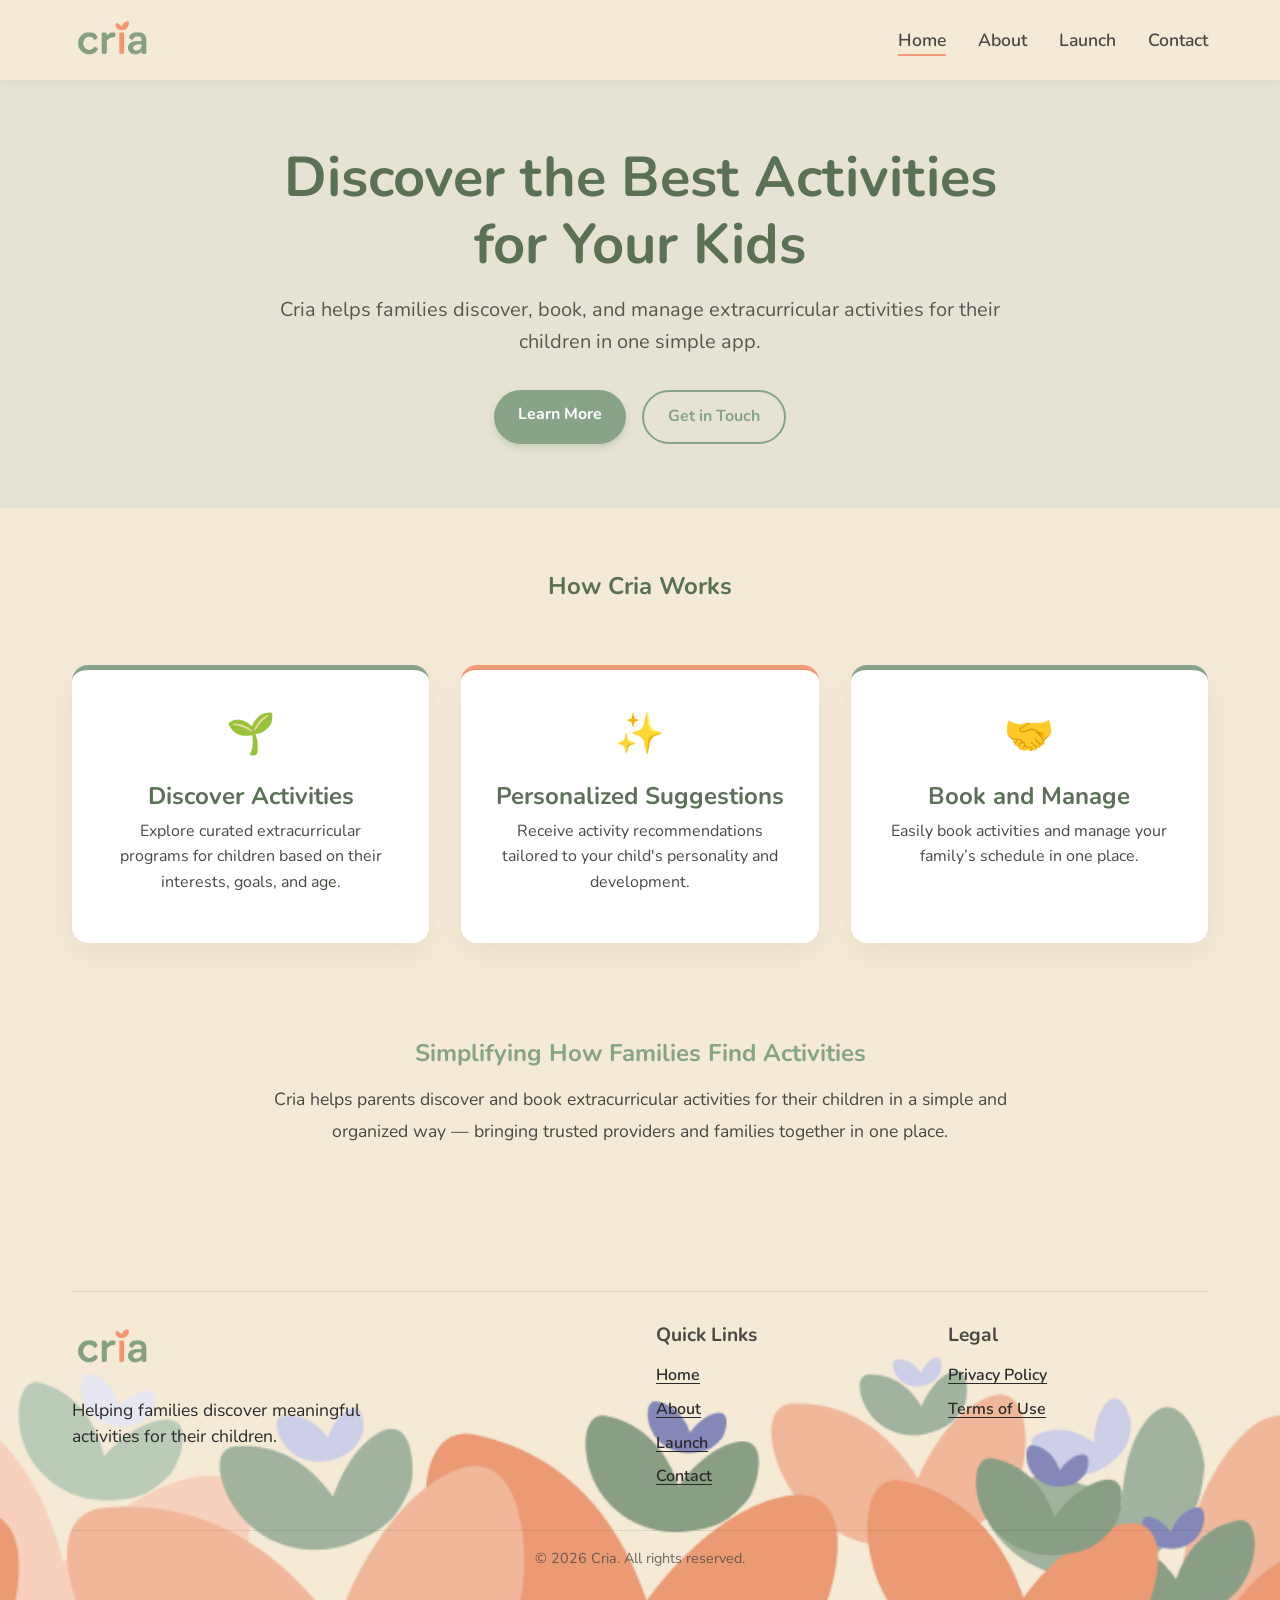
==== index.html @ dbf25fad "Site institucional básico do projeto CRIA para publicação e aprovação do stripe" ====
<!DOCTYPE html>
<html lang="en">

<head>
    <meta charset="UTF-8">
    <meta name="viewport" content="width=device-width, initial-scale=1.0">
    <title>Cria - Welcome to our Platform</title>
    <!-- Modern web font -->
    <link rel="preconnect" href="https://fonts.googleapis.com">
    <link rel="preconnect" href="https://fonts.gstatic.com" crossorigin>
    <link
        href="https://fonts.googleapis.com/css2?family=Nunito:wght@400;600;700;800&family=Outfit:wght@400;600;700;800&display=swap"
        rel="stylesheet">
    <!-- Main styles -->
    <link rel="stylesheet" href="css/styles.css">
</head>

<body>

    <!-- Header / Navigation -->
    <header class="header">
        <div class="container nav-container">
            <a href="index.html" class="logo">
                <img src="assets/logo.png" alt="Cria Logo" style="height: 48px;">
            </a>

            <button class="mobile-menu-btn" aria-label="Toggle Menu">&#9776;</button>

            <nav>
                <ul class="nav-links">
                    <li><a href="index.html" class="nav-link active">Home</a></li>
                    <li><a href="about.html" class="nav-link">About</a></li>
                    <li><a href="launch.html" class="nav-link">Launch</a></li>
                    <li><a href="contact.html" class="nav-link">Contact</a></li>
                </ul>
            </nav>
        </div>
    </header>

    <!-- Main Content -->
    <main>
        <!-- Hero Section -->
        <section class="hero">
            <div class="container hero-content">
                <h1 class="hero-title">Discover the Best Activities for Your Kids<span class="text-primary"></span></h1>
                <p class="hero-subtitle">Cria helps families discover, book, and manage extracurricular activities for
                    their children in one simple app.</p>
                <div class="hero-actions">
                    <a href="about.html" class="btn btn-primary">Learn More</a>
                    <a href="contact.html" class="btn btn-outline">Get in Touch</a>
                </div>
            </div>
        </section>

        <!-- Features Section -->
        <section class="section features-section">
            <div class="container">
                <h2 class="text-center" style="margin-bottom: var(--spacing-xl);">How Cria Works</h2>
                <div class="grid">
                    <div class="card">
                        <div class="card-icon">🌱</div>
                        <h3 class="card-title">Discover Activities</h3>
                        <p>Explore curated extracurricular programs for children based on their interests, goals, and
                            age.
                        </p>
                    </div>
                    <div class="card">
                        <div class="card-icon">✨</div>
                        <h3 class="card-title">Personalized Suggestions</h3>
                        <p>Receive activity recommendations tailored to your child's personality and development.
                        </p>
                    </div>
                    <div class="card">
                        <div class="card-icon">🤝</div>
                        <h3 class="card-title">Book and Manage</h3>
                        <p>Easily book activities and manage your family’s schedule in one place.</p>
                    </div>
                </div>
                
                <div class="text-center" style="margin-top: calc(var(--spacing-xl) * 1.5); max-width: 800px; margin-inline: auto;">
                    <h2 class="text-primary" style="margin-bottom: var(--spacing-md);">Simplifying How Families Find Activities</h2>
                    <p style="font-size: 1.1rem; line-height: 1.8;">Cria helps parents discover and book extracurricular activities for their children in a simple and organized way — bringing trusted providers and families together in one place.</p>
                </div>
            </div>
        </section>
    </main>

    <!-- Footer -->
    <footer class="footer">
        <div class="footer-banner"></div>
        <div class="footer-content">
            <div class="container">
                <div class="footer-grid">
                    <div class="footer-col" style="grid-column: span 2;">
                        <a href="index.html" class="logo"
                            style="margin-bottom: var(--spacing-md); display: inline-block;">
                            <img src="assets/logo.png" alt="Cria Logo" style="height: 48px;">
                        </a>
                        <p class="footer-description">Helping families discover meaningful activities for their children.</p>
                    </div>

                    <div class="footer-col">
                        <h3>Quick Links</h3>
                        <ul class="footer-links">
                            <li><a href="index.html">Home</a></li>
                            <li><a href="about.html">About</a></li>
                            <li><a href="launch.html">Launch</a></li>
                            <li><a href="contact.html">Contact</a></li>
                        </ul>
                    </div>

                    <div class="footer-col">
                        <h3>Legal</h3>
                        <ul class="footer-links">
                            <li><a href="privacy.html">Privacy Policy</a></li>
                            <li><a href="terms.html">Terms of Use</a></li>
                        </ul>
                    </div>
                </div>

                <div class="footer-bottom">
                    <p>&copy; 2026 Cria. All rights reserved.</p>
                </div>
            </div>
        </div>
    </footer>

    <!-- Main Scripts -->
    <script src="js/main.js"></script>
</body>

</html>
---- css/styles.css ----
/* ==========================================================================
   Base Styles & Variables
   ========================================================================== */
:root {
  /* Colors inspired by the logo & reference images */
  --color-primary-green: #87a388;
  --color-primary-orange: #f19a78;
  --color-dark-green: #5a7156;
  --color-text-main: #4a4843; /* Dark brownish-grey for main text */
  --color-light-bg: #e6e2d6; /* Light warm beige */
  --color-warm-bg: #efebe0; /* Warm beige */
  --color-white: #ffffff;
  
  /* Typography */
  --font-family-sans: 'Nunito', 'Outfit', sans-serif;
  
  /* Spacing */
  --spacing-sm: 0.5rem;
  --spacing-md: 1rem;
  --spacing-lg: 2rem;
  --spacing-xl: 4rem;

  /* Other */
  --border-radius-sm: 8px;
  --border-radius-md: 16px;
  --border-radius-lg: 24px;
  --transition-fast: 0.2s ease-in-out;
}

* {
  box-sizing: border-box;
  margin: 0;
  padding: 0;
}

body {
  font-family: var(--font-family-sans);
  background-color: var(--color-warm-bg);
  color: var(--color-text-main);
  line-height: 1.6;
  min-height: 100vh;
  display: flex;
  flex-direction: column;
}

.footer-description {
  color: #2a2a2a;
  font-size: 1.1rem;
  line-height: 1.5;
  max-width: 320px;
  opacity: 1;
  margin-bottom: var(--spacing-md);
}

a {
  text-decoration: none;
  color: inherit;
  transition: color var(--transition-fast);
}

a:hover {
  color: var(--color-primary-orange);
}

img {
  max-width: 100%;
  height: auto;
  display: block;
}

h1, h2, h3, h4, h5, h6 {
  font-weight: 700;
  color: var(--color-dark-green);
  margin-bottom: var(--spacing-md);
  line-height: 1.2;
}

p {
  margin-bottom: var(--spacing-md);
}

.container {
  width: 100%;
  max-width: 1200px;
  margin: 0 auto;
  padding: 0 var(--spacing-lg);
}

/* ==========================================================================
   Typography Utilities
   ========================================================================== */
.text-center { text-align: center; }
.text-primary { color: var(--color-primary-green); }
.text-accent { color: var(--color-primary-orange); }

/* ==========================================================================
   Buttons
   ========================================================================== */
.btn {
  display: inline-block;
  padding: 12px 24px;
  border-radius: 50px;
  font-weight: 700;
  text-align: center;
  cursor: pointer;
  border: none;
  transition: all var(--transition-fast);
  font-size: 1rem;
}

.btn-primary {
  background-color: var(--color-primary-green);
  color: var(--color-white);
  box-shadow: 0 4px 6px rgba(135, 163, 136, 0.3);
}

.btn-primary:hover {
  background-color: var(--color-dark-green);
  color: var(--color-white);
  transform: translateY(-2px);
  box-shadow: 0 6px 12px rgba(90, 113, 86, 0.4);
}

.btn-accent {
  background-color: var(--color-primary-orange);
  color: var(--color-white);
  box-shadow: 0 4px 6px rgba(241, 154, 120, 0.3);
}

.btn-accent:hover {
  background-color: #e58763;
  color: var(--color-white);
  transform: translateY(-2px);
  box-shadow: 0 6px 12px rgba(229, 135, 99, 0.4);
}

.btn-outline {
  background-color: transparent;
  color: var(--color-primary-green);
  border: 2px solid var(--color-primary-green);
}

.btn-outline:hover {
  background-color: var(--color-primary-green);
  color: var(--color-white);
}

/* ==========================================================================
   Header & Navigation
   ========================================================================== */
.header {
  background-color: #f4ead6;
  backdrop-filter: blur(10px);
  position: sticky;
  top: 0;
  z-index: 1000;
  box-shadow: 0 2px 10px rgba(0, 0, 0, 0.05);
  padding: var(--spacing-md) 0;
}

.nav-container {
  display: flex;
  justify-content: space-between;
  align-items: center;
}

.logo {
  display: flex;
  align-items: center;
  gap: 10px;
  font-size: 1.5rem;
  font-weight: 800;
  color: var(--color-primary-green);
}

.logo img {
  height: 40px;
}

.nav-links {
  display: flex;
  gap: var(--spacing-lg);
  list-style: none;
  align-items: center;
}

.nav-link {
  font-weight: 600;
  font-size: 1.1rem;
  position: relative;
}

.nav-link::after {
  content: '';
  position: absolute;
  width: 0;
  height: 2px;
  bottom: -4px;
  left: 0;
  background-color: var(--color-primary-orange);
  transition: width var(--transition-fast);
}

.nav-link:hover::after,
.nav-link.active::after {
  width: 100%;
}

.mobile-menu-btn {
  display: none;
  background: none;
  border: none;
  font-size: 1.5rem;
  cursor: pointer;
  color: var(--color-text-main);
}

/* ==========================================================================
   Hero Section
   ========================================================================== */
.hero {
  padding: var(--spacing-xl) 0;
  background-color: var(--color-light-bg);
  position: relative;
  overflow: hidden;
  text-align: center;
}

.hero::before {
  content: '';
  position: absolute;
  bottom: 0;
  left: 0;
  width: 100%;
  height: 150px;
  background: url('../assets/leaves-bottom.svg') no-repeat bottom center/cover;
  opacity: 0.8;
  z-index: 0;
  pointer-events: none;
}

.hero-content {
  position: relative;
  z-index: 1;
  max-width: 800px;
  margin: 0 auto;
}

.hero-title {
  font-size: 3.5rem;
  margin-bottom: var(--spacing-md);
}

.hero-subtitle {
  font-size: 1.25rem;
  opacity: 0.9;
  margin-bottom: var(--spacing-lg);
}

.hero-actions {
  display: flex;
  gap: var(--spacing-md);
  justify-content: center;
}

/* ==========================================================================
   Features Section
   ========================================================================== */
.section {
  padding: var(--spacing-xl) 0;
}

.features-section {
  background-color: #f4ead6;
}

.grid {
  display: grid;
  grid-template-columns: repeat(auto-fit, minmax(300px, 1fr));
  gap: var(--spacing-lg);
}

.card {
  background-color: var(--color-white);
  border-radius: var(--border-radius-md);
  padding: var(--spacing-lg);
  box-shadow: 0 10px 30px rgba(0, 0, 0, 0.05);
  transition: transform var(--transition-fast), box-shadow var(--transition-fast);
  text-align: center;
  border-top: 5px solid var(--color-primary-green);
}

.card:nth-child(even) {
  border-top-color: var(--color-primary-orange);
}

.card:hover {
  transform: translateY(-10px);
  box-shadow: 0 15px 40px rgba(0, 0, 0, 0.1);
}

.card-icon {
  font-size: 2.5rem;
  color: var(--color-primary-green);
  margin-bottom: var(--spacing-md);
}

.card-title {
  font-size: 1.5rem;
  margin-bottom: var(--spacing-sm);
}

/* ==========================================================================
   Footer
   ========================================================================== */
/* ==========================================================================
   Footer
   ========================================================================== */
.footer {
  background-color: var(--color-warm-bg);
  background-image: url('../assets/banner.png');
  background-size: cover;
  background-position: bottom center;
  background-repeat: no-repeat;
  color: var(--color-text-main);
  margin-top: auto;
  position: relative;
  border-top: none;
}

.footer-banner {
  display: none;
}

.footer-content {
  padding: var(--spacing-xl) 0 var(--spacing-md);
}

.footer-grid {
  display: grid;
  grid-template-columns: repeat(auto-fit, minmax(200px, 1fr));
  gap: var(--spacing-lg);
  margin-bottom: var(--spacing-lg);
  border-top: 1px solid rgba(0, 0, 0, 0.1);
  padding-top: var(--spacing-lg);
}

.footer-col h3 {
  color: var(--color-text-main);
  font-size: 1.2rem;
  margin-bottom: var(--spacing-md);
}

.footer-links {
  list-style: none;
}

.footer-links li {
  margin-bottom: var(--spacing-sm);
}

.footer-links a {
  color: #2a2a2a;
  font-weight: 600;
  text-decoration: underline;
  text-underline-offset: 3px;
  opacity: 1;
  transition: color 0.2s;
}

.footer-links a:hover {
  opacity: 1;
  color: var(--color-primary-orange);
  text-decoration: underline;
}

.footer-bottom {
  text-align: center;
  padding-top: var(--spacing-md);
  border-top: 1px solid rgba(0, 0, 0, 0.1);
  opacity: 0.8;
  font-size: 0.9rem;
}

/* ==========================================================================
   Forms & Content Pages
   ========================================================================== */
.page-header {
  background-color: var(--color-primary-green);
  color: var(--color-white);
  padding: var(--spacing-xl) 0;
  text-align: center;
}

.page-header h1 {
  color: var(--color-white);
  margin-bottom: 0;
}

.content-section {
  padding: var(--spacing-xl) 0;
  max-width: 800px;
  margin: 0 auto;
  display: flex;
  flex-direction: column;
  width: 100%;
  box-sizing: border-box;
}

.content-box {
  background: var(--color-white);
  padding: var(--spacing-lg) var(--spacing-xl);
  border-radius: var(--border-radius-md);
  box-shadow: 0 5px 20px rgba(0,0,0,0.05);
}

.scrollable-content {
  max-height: 65vh;
  overflow-y: auto;
  /* Adjust right padding to accommodate custom scrollbar */
  padding-right: var(--spacing-md);
}

/* Custom Scrollbar for scrollable content */
.scrollable-content::-webkit-scrollbar {
  width: 8px;
}

.scrollable-content::-webkit-scrollbar-track {
  background: var(--color-warm-bg);
  border-radius: 4px;
  margin: var(--spacing-sm) 0;
}

.scrollable-content::-webkit-scrollbar-thumb {
  background: var(--color-primary-green);
  border-radius: 4px;
}

.scrollable-content::-webkit-scrollbar-thumb:hover {
  background: var(--color-dark-green);
}

.form-group {
  margin-bottom: var(--spacing-md);
}

.form-label {
  display: block;
  font-weight: 600;
  margin-bottom: var(--spacing-sm);
}

.form-control {
  width: 100%;
  padding: 12px 16px;
  border: 2px solid #dbd7ce;
  border-radius: var(--border-radius-sm);
  font-family: inherit;
  font-size: 1rem;
  transition: border-color var(--transition-fast);
}

.form-control:focus {
  outline: none;
  border-color: var(--color-primary-green);
}

textarea.form-control {
  resize: vertical;
  min-height: 120px;
}

/* ==========================================================================
   Launch Page & Store Badges
   ========================================================================== */
.launch-hero {
  text-align: center;
  padding: var(--spacing-xl) var(--spacing-md);
  background-color: var(--color-white);
  border-radius: var(--border-radius-lg);
  margin-bottom: var(--spacing-xl);
  box-shadow: 0 10px 30px rgba(0, 0, 0, 0.05);
}

.launch-hero h2 {
  font-size: 3rem;
  color: var(--color-dark-green);
  margin-bottom: var(--spacing-md);
  font-family: 'Outfit', sans-serif;
}

.launch-hero p {
  font-size: 1.25rem;
  color: var(--color-text-main);
  max-width: 600px;
  margin: 0 auto var(--spacing-lg);
}

.stores-container {
  display: flex;
  justify-content: center;
  gap: var(--spacing-lg);
  flex-wrap: wrap;
  margin-top: var(--spacing-xl);
}

.store-badge {
  position: relative;
  width: 200px;
  height: 60px;
  background-color: #000;
  border-radius: 12px;
  display: flex;
  align-items: center;
  justify-content: center;
  color: #fff;
  font-family: sans-serif;
  overflow: hidden;
  box-shadow: 0 4px 15px rgba(0,0,0,0.1);
  transition: transform var(--transition-fast);
}

.store-badge:hover {
  transform: translateY(-5px);
}

.badge-coming-soon {
  position: absolute;
  top: 0;
  left: 0;
  width: 100%;
  height: 100%;
  background: rgba(135, 163, 136, 0.9); /* primary green with alpha */
  color: white;
  display: flex;
  align-items: center;
  justify-content: center;
  font-weight: 700;
  text-transform: uppercase;
  font-size: 0.8rem;
  letter-spacing: 1px;
}

.store-badge.apple { background-color: #000; }
.store-badge.google { background-color: #000; }

.store-badge i {
  font-size: 1.5rem;
  margin-right: 10px;
}

.badge-text {
  text-align: left;
}

.badge-text .small {
  font-size: 0.6rem;
  display: block;
  line-height: 1;
}

.badge-text .large {
  font-size: 1.1rem;
  font-weight: 600;
  display: block;
}

/* ==========================================================================
   Responsive
   ========================================================================== */
@media (max-width: 768px) {
  .nav-links {
    position: absolute;
    top: 100%;
    left: 0;
    width: 100%;
    background-color: var(--color-white);
    flex-direction: column;
    gap: 0;
    box-shadow: 0 10px 10px rgba(0, 0, 0, 0.1);
    clip-path: polygon(0 0, 100% 0, 100% 0, 0 0);
    transition: clip-path 0.3s ease-in-out;
  }
  
  .nav-links.active {
    clip-path: polygon(0 0, 100% 0, 100% 100%, 0 100%);
  }

  .nav-link {
    display: block;
    padding: var(--spacing-md);
    text-align: center;
    border-top: 1px solid var(--color-light-bg);
  }

  .mobile-menu-btn {
    display: block;
  }
  
  .hero-title {
    font-size: 2.5rem;
  }
}
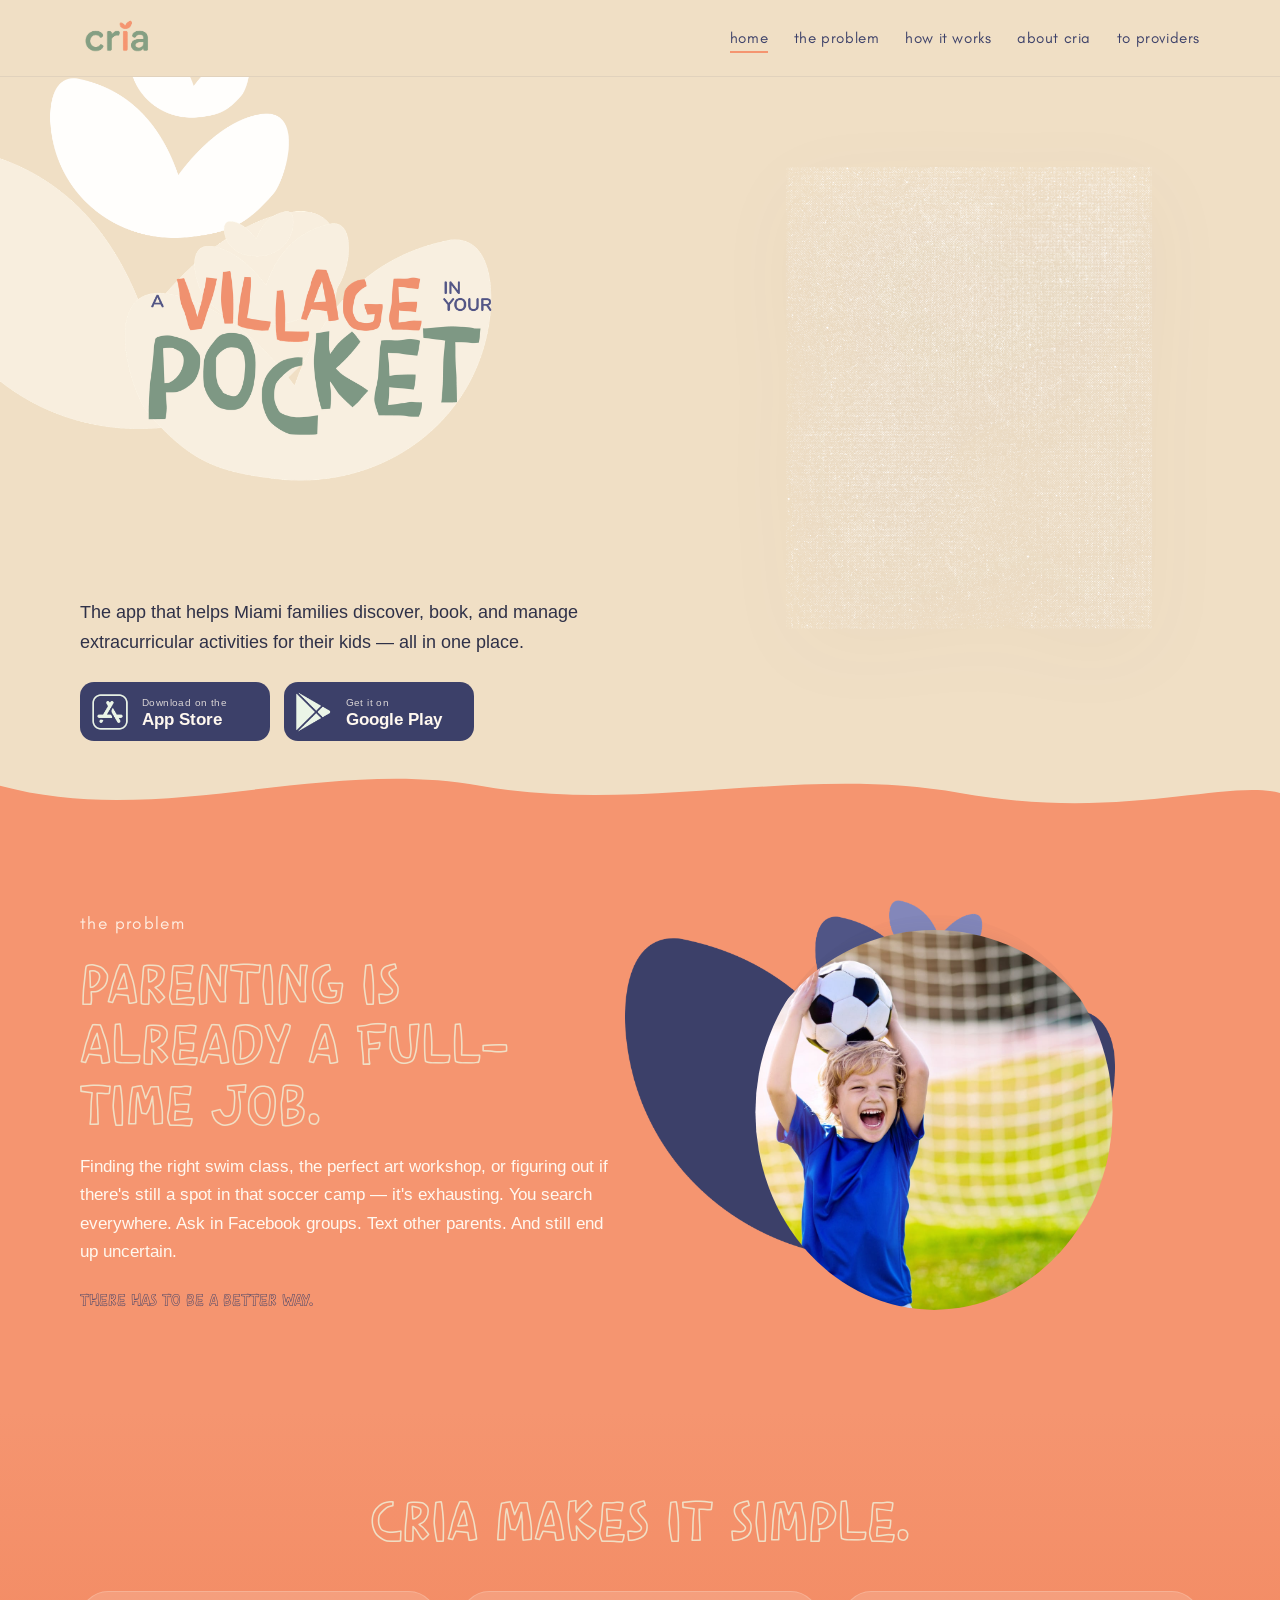
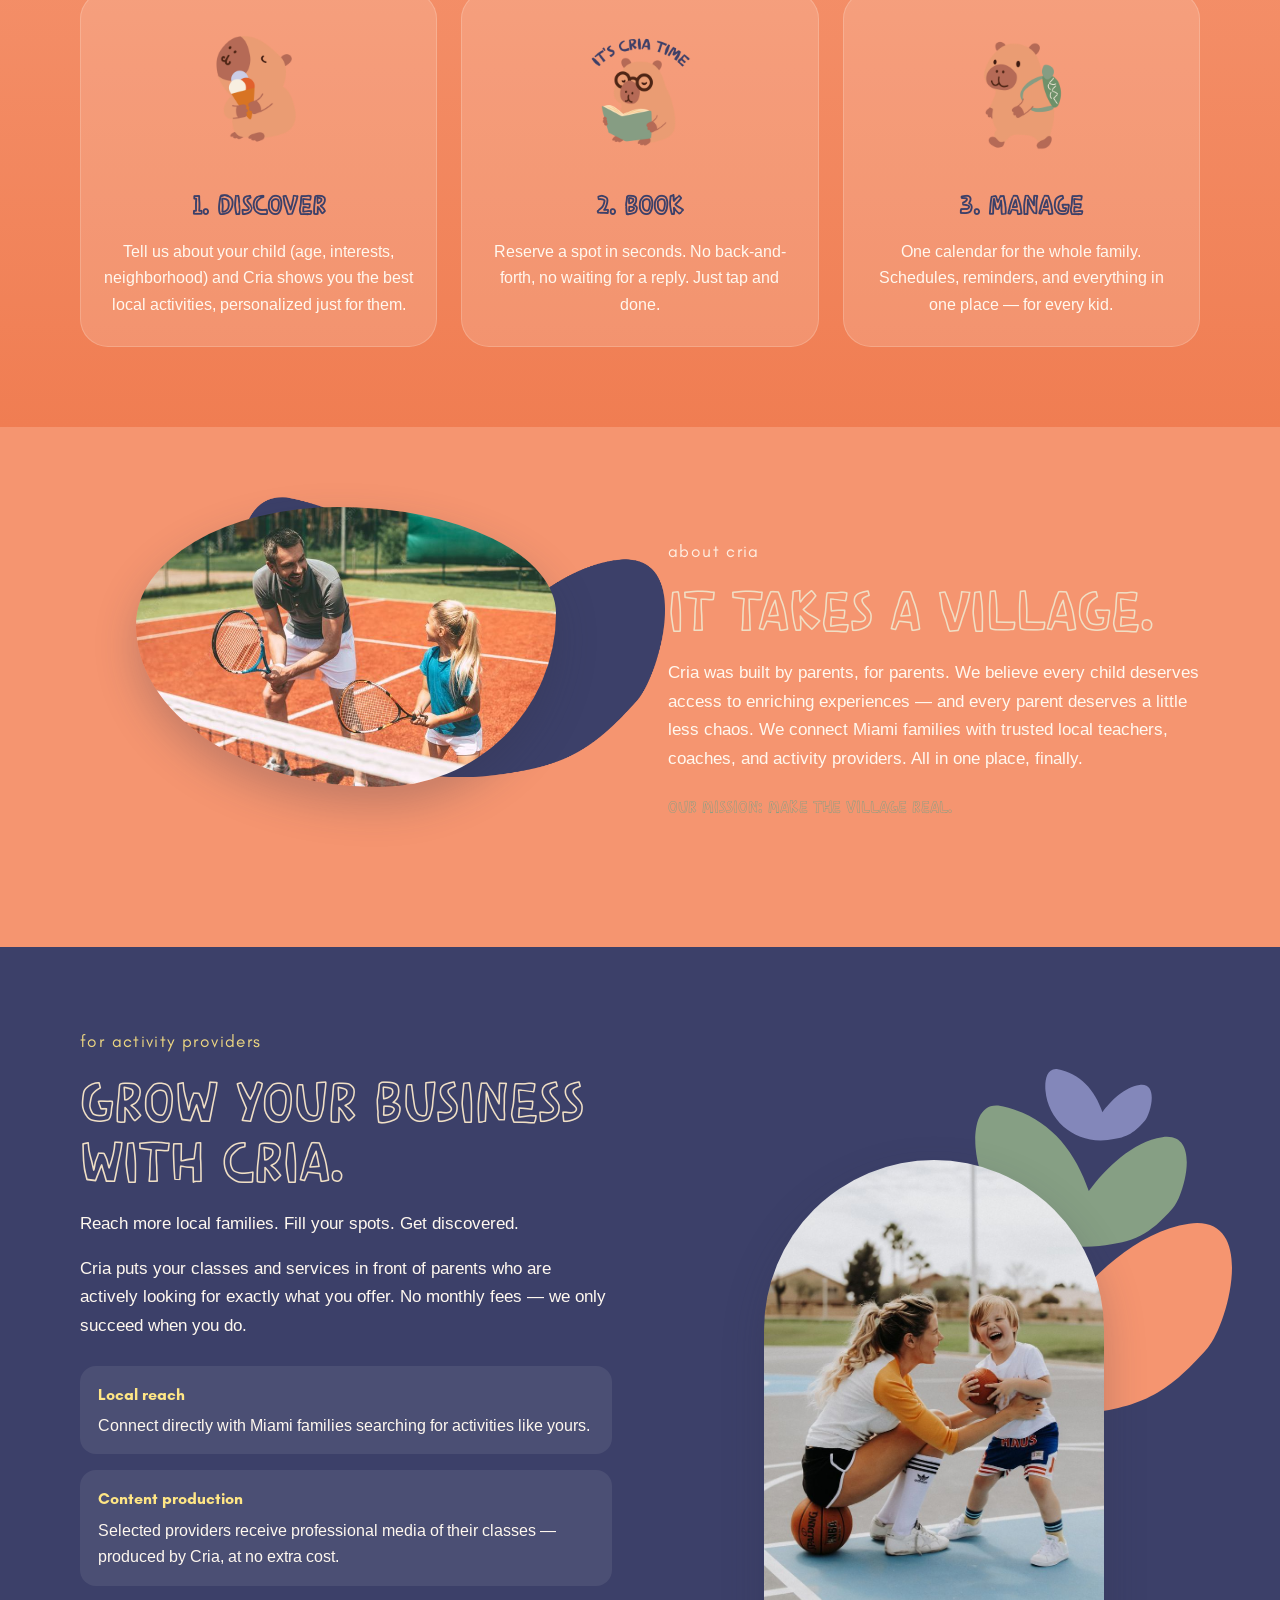
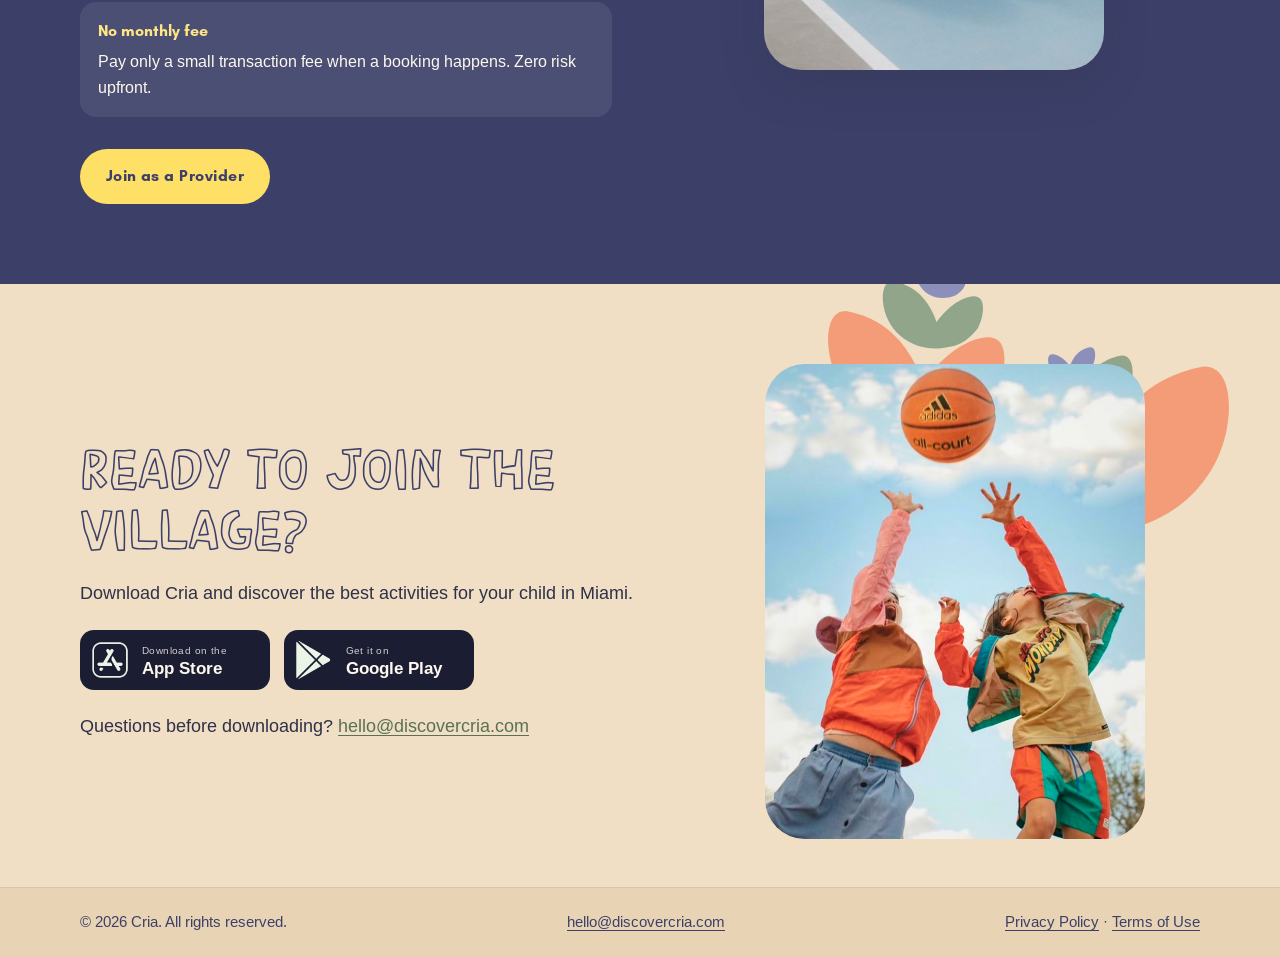
==== commit e830d6b0: "Replica o site do discovercria.com como landing única e atualiza Privacy e Terms. Substitui as págin" ====
--- a/index.html
+++ b/index.html
@@ -4,129 +4,219 @@
 <head>
     <meta charset="UTF-8">
     <meta name="viewport" content="width=device-width, initial-scale=1.0">
-    <title>Cria - Welcome to our Platform</title>
-    <!-- Modern web font -->
+    <title>Discover Cria | App</title>
+    <meta name="description"
+        content="The app that helps Miami families discover, book, and manage extracurricular activities for their kids — all in one place.">
+    <meta property="og:title" content="Discover Cria | App">
+    <meta property="og:type" content="website">
+    <meta property="og:description"
+        content="The app that helps Miami families discover, book, and manage extracurricular activities for their kids — all in one place.">
+    <link rel="icon" href="assets/favicon.png" sizes="192x192">
+    <link rel="apple-touch-icon" href="assets/apple-touch.png" sizes="180x180">
     <link rel="preconnect" href="https://fonts.googleapis.com">
     <link rel="preconnect" href="https://fonts.gstatic.com" crossorigin>
     <link
-        href="https://fonts.googleapis.com/css2?family=Nunito:wght@400;600;700;800&family=Outfit:wght@400;600;700;800&display=swap"
+        href="https://fonts.googleapis.com/css2?family=Arimo:ital,wght@0,400;0,700;1,400;1,700&family=Josefin+Sans:wght@400;600;700&family=Lilita+One&display=swap"
         rel="stylesheet">
-    <!-- Main styles -->
     <link rel="stylesheet" href="css/styles.css">
 </head>
 
 <body>
 
-    <!-- Header / Navigation -->
     <header class="header">
         <div class="container nav-container">
-            <a href="index.html" class="logo">
-                <img src="assets/logo.png" alt="Cria Logo" style="height: 48px;">
+            <a href="#home" class="logo">
+                <img src="assets/logo.png" alt="Cria">
             </a>
 
-            <button class="mobile-menu-btn" aria-label="Toggle Menu">&#9776;</button>
+            <button class="mobile-menu-btn" aria-label="Toggle menu" aria-expanded="false">&#9776;</button>
 
             <nav>
                 <ul class="nav-links">
-                    <li><a href="index.html" class="nav-link active">Home</a></li>
-                    <li><a href="about.html" class="nav-link">About</a></li>
-                    <li><a href="launch.html" class="nav-link">Launch</a></li>
-                    <li><a href="contact.html" class="nav-link">Contact</a></li>
+                    <li><a href="#home" class="nav-link active">home</a></li>
+                    <li><a href="#problem" class="nav-link">the problem</a></li>
+                    <li><a href="#how" class="nav-link">how it works</a></li>
+                    <li><a href="#about" class="nav-link">about cria</a></li>
+                    <li><a href="#providers" class="nav-link">to providers</a></li>
                 </ul>
             </nav>
         </div>
     </header>
 
-    <!-- Main Content -->
     <main>
-        <!-- Hero Section -->
-        <section class="hero">
-            <div class="container hero-content">
-                <h1 class="hero-title">Discover the Best Activities for Your Kids<span class="text-primary"></span></h1>
-                <p class="hero-subtitle">Cria helps families discover, book, and manage extracurricular activities for
-                    their children in one simple app.</p>
-                <div class="hero-actions">
-                    <a href="about.html" class="btn btn-primary">Learn More</a>
-                    <a href="contact.html" class="btn btn-outline">Get in Touch</a>
-                </div>
-            </div>
-        </section>
-
-        <!-- Features Section -->
-        <section class="section features-section">
+        <section class="hero" id="home">
+            <img class="hero-plant hero-plant--left" src="assets/media/plant-left.png" alt="">
+            <div class="container hero-grid">
+                <div class="hero-copy">
+                    <img class="hero-mark" src="assets/media/logo-hero.png" alt="A village in your pocket">
+                    <p class="hero-subtitle">The app that helps Miami families discover, book, and manage extracurricular
+                        activities for their kids — all in one place.</p>
+                    <div class="store-row">
+                        <a class="store-btn" href="https://app.qr-codes.com/yPRrt" target="_blank" rel="noopener">
+                            <img src="assets/media/badge-appstore-alt.png" alt="">
+                            <span>
+                                <small>Download on the</small>
+                                <strong>App Store</strong>
+                            </span>
+                        </a>
+                        <a class="store-btn" href="https://app.qr-codes.com/yPRrt" target="_blank" rel="noopener">
+                            <img src="assets/media/badge-play-alt.png" alt="">
+                            <span>
+                                <small>Get it on</small>
+                                <strong>Google Play</strong>
+                            </span>
+                        </a>
+                    </div>
+                </div>
+                <div class="hero-visual">
+                    <img class="hero-phone" src="assets/media/phone-hero.png" alt="Cria app on a phone">
+                </div>
+            </div>
+            <svg class="section-wave" viewBox="0 0 1440 80" preserveAspectRatio="none" aria-hidden="true">
+                <path fill="#f59570" d="M0,32 C180,80 360,0 540,32 C720,64 900,8 1080,40 C1260,72 1380,24 1440,40 L1440,80 L0,80 Z"></path>
+            </svg>
+        </section>
+
+        <section class="section section--coral" id="problem">
+            <div class="container split">
+                <div class="split-copy">
+                    <p class="eyebrow">the problem</p>
+                    <h2 class="display">Parenting is already a full-time job.</h2>
+                    <p>Finding the right swim class, the perfect art workshop, or figuring out if there's still a spot in
+                        that soccer camp — it's exhausting. You search everywhere. Ask in Facebook groups. Text other
+                        parents. And still end up uncertain.</p>
+                    <p class="script-line">There has to be a better way.</p>
+                </div>
+                <div class="split-media">
+                    <img class="blob blob--problem" src="assets/media/problem-illustration.png" alt="">
+                    <img class="photo photo--heart" src="assets/media/problem-photo.jpg"
+                        alt="A child celebrating with a soccer ball">
+                </div>
+            </div>
+        </section>
+
+        <section class="section section--coral-deep" id="how">
             <div class="container">
-                <h2 class="text-center" style="margin-bottom: var(--spacing-xl);">How Cria Works</h2>
-                <div class="grid">
-                    <div class="card">
-                        <div class="card-icon">🌱</div>
-                        <h3 class="card-title">Discover Activities</h3>
-                        <p>Explore curated extracurricular programs for children based on their interests, goals, and
-                            age.
-                        </p>
+                <h2 class="display text-center">Cria makes it simple.</h2>
+                <div class="steps">
+                    <article class="step">
+                        <img src="assets/media/icon-discover.png" alt="">
+                        <h3>1. discover</h3>
+                        <p>Tell us about your child (age, interests, neighborhood) and Cria shows you the best local
+                            activities, personalized just for them.</p>
+                    </article>
+                    <article class="step">
+                        <img src="assets/media/icon-book.png" alt="">
+                        <h3>2. book</h3>
+                        <p>Reserve a spot in seconds. No back-and-forth, no waiting for a reply. Just tap and done.</p>
+                    </article>
+                    <article class="step">
+                        <img src="assets/media/icon-manage.png" alt="">
+                        <h3>3. manage</h3>
+                        <p>One calendar for the whole family. Schedules, reminders, and everything in one place — for
+                            every kid.</p>
+                    </article>
+                </div>
+            </div>
+        </section>
+
+        <section class="section section--coral" id="about">
+            <div class="container split split--reverse">
+                <div class="split-media">
+                    <img class="blob blob--about" src="assets/media/about-illustration.png" alt="">
+                    <img class="photo photo--round" src="assets/media/about-photo.png"
+                        alt="A parent and child on a tennis court">
+                </div>
+                <div class="split-copy">
+                    <p class="eyebrow">about cria</p>
+                    <h2 class="display">It takes a village.</h2>
+                    <p>Cria was built by parents, for parents. We believe every child deserves access to enriching
+                        experiences — and every parent deserves a little less chaos. We connect Miami families with
+                        trusted local teachers, coaches, and activity providers. All in one place, finally.</p>
+                    <p class="mission">Our mission: make the village real.</p>
+                </div>
+            </div>
+        </section>
+
+        <section class="section section--navy" id="providers">
+            <div class="container split">
+                <div class="split-copy">
+                    <p class="eyebrow eyebrow--light">for activity providers</p>
+                    <h2 class="display display--cream">Grow your business with Cria.</h2>
+                    <p>Reach more local families. Fill your spots. Get discovered.</p>
+                    <p>Cria puts your classes and services in front of parents who are actively looking for exactly what
+                        you offer. No monthly fees — we only succeed when you do.</p>
+
+                    <ul class="provider-perks">
+                        <li>
+                            <strong>Local reach</strong>
+                            <span>Connect directly with Miami families searching for activities like yours.</span>
+                        </li>
+                        <li>
+                            <strong>Content production</strong>
+                            <span>Selected providers receive professional media of their classes — produced by Cria, at
+                                no extra cost.</span>
+                        </li>
+                        <li>
+                            <strong>No monthly fee</strong>
+                            <span>Pay only a small transaction fee when a booking happens. Zero risk upfront.</span>
+                        </li>
+                    </ul>
+
+                    <a class="btn btn-accent" href="mailto:hello@discovercria.com">Join as a Provider</a>
+                </div>
+                <div class="split-media">
+                    <img class="blob blob--providers" src="assets/media/providers-deco.svg" alt="">
+                    <img class="photo photo--portrait" src="assets/media/providers-photo.png"
+                        alt="A parent and child playing basketball">
+                </div>
+            </div>
+        </section>
+
+        <section class="section section--cta" id="download">
+            <img class="cta-deco" src="assets/media/cta-deco.svg" alt="">
+            <div class="container cta-grid">
+                <div class="cta-copy">
+                    <h2 class="display">Ready to join the village?</h2>
+                    <p>Download Cria and discover the best activities for your child in Miami.</p>
+                    <div class="store-row">
+                        <a class="store-btn store-btn--dark" href="https://app.qr-codes.com/yPRrt" target="_blank"
+                            rel="noopener">
+                            <img src="assets/media/badge-appstore-alt.png" alt="">
+                            <span>
+                                <small>Download on the</small>
+                                <strong>App Store</strong>
+                            </span>
+                        </a>
+                        <a class="store-btn store-btn--dark" href="https://app.qr-codes.com/yPRrt" target="_blank"
+                            rel="noopener">
+                            <img src="assets/media/badge-play-alt.png" alt="">
+                            <span>
+                                <small>Get it on</small>
+                                <strong>Google Play</strong>
+                            </span>
+                        </a>
                     </div>
-                    <div class="card">
-                        <div class="card-icon">✨</div>
-                        <h3 class="card-title">Personalized Suggestions</h3>
-                        <p>Receive activity recommendations tailored to your child's personality and development.
-                        </p>
-                    </div>
-                    <div class="card">
-                        <div class="card-icon">🤝</div>
-                        <h3 class="card-title">Book and Manage</h3>
-                        <p>Easily book activities and manage your family’s schedule in one place.</p>
-                    </div>
-                </div>
-                
-                <div class="text-center" style="margin-top: calc(var(--spacing-xl) * 1.5); max-width: 800px; margin-inline: auto;">
-                    <h2 class="text-primary" style="margin-bottom: var(--spacing-md);">Simplifying How Families Find Activities</h2>
-                    <p style="font-size: 1.1rem; line-height: 1.8;">Cria helps parents discover and book extracurricular activities for their children in a simple and organized way — bringing trusted providers and families together in one place.</p>
-                </div>
+                    <p class="cta-help">Questions before downloading? <a href="mailto:hello@discovercria.com">hello@discovercria.com</a></p>
+                </div>
+                <img class="cta-photo" src="assets/media/cta-photo-alt.png" alt="Kids jumping for a basketball">
             </div>
         </section>
     </main>
 
-    <!-- Footer -->
     <footer class="footer">
-        <div class="footer-banner"></div>
-        <div class="footer-content">
-            <div class="container">
-                <div class="footer-grid">
-                    <div class="footer-col" style="grid-column: span 2;">
-                        <a href="index.html" class="logo"
-                            style="margin-bottom: var(--spacing-md); display: inline-block;">
-                            <img src="assets/logo.png" alt="Cria Logo" style="height: 48px;">
-                        </a>
-                        <p class="footer-description">Helping families discover meaningful activities for their children.</p>
-                    </div>
-
-                    <div class="footer-col">
-                        <h3>Quick Links</h3>
-                        <ul class="footer-links">
-                            <li><a href="index.html">Home</a></li>
-                            <li><a href="about.html">About</a></li>
-                            <li><a href="launch.html">Launch</a></li>
-                            <li><a href="contact.html">Contact</a></li>
-                        </ul>
-                    </div>
-
-                    <div class="footer-col">
-                        <h3>Legal</h3>
-                        <ul class="footer-links">
-                            <li><a href="privacy.html">Privacy Policy</a></li>
-                            <li><a href="terms.html">Terms of Use</a></li>
-                        </ul>
-                    </div>
-                </div>
-
-                <div class="footer-bottom">
-                    <p>&copy; 2026 Cria. All rights reserved.</p>
-                </div>
-            </div>
+        <div class="container footer-bar">
+            <p>&copy; 2026 Cria. All rights reserved.</p>
+            <p><a href="mailto:hello@discovercria.com">hello@discovercria.com</a></p>
+            <p>
+                <a href="privacy.html">Privacy Policy</a>
+                <span aria-hidden="true"> · </span>
+                <a href="terms.html">Terms of Use</a>
+            </p>
         </div>
     </footer>
 
-    <!-- Main Scripts -->
     <script src="js/main.js"></script>
 </body>
 
-</html>+</html>
--- a/css/styles.css
+++ b/css/styles.css
@@ -1,30 +1,57 @@
-/* ==========================================================================
-   Base Styles & Variables
-   ========================================================================== */
+@font-face {
+  font-family: "Superbusy Activity";
+  src: url("../assets/fonts/superbusy.woff2") format("woff2");
+  font-weight: 400;
+  font-style: italic;
+  font-display: swap;
+}
+
+@font-face {
+  font-family: "Superbusy Activity";
+  src: url("../assets/fonts/superbusy-2.woff2") format("woff2");
+  font-weight: 400;
+  font-style: italic;
+  font-display: swap;
+}
+
+@font-face {
+  font-family: "Glacial Indifference";
+  src: url("../assets/fonts/glacial-regular.woff") format("woff");
+  font-weight: 400;
+  font-style: normal;
+  font-display: swap;
+}
+
+@font-face {
+  font-family: "Glacial Indifference";
+  src: url("../assets/fonts/glacial-bold.woff") format("woff");
+  font-weight: 700;
+  font-style: normal;
+  font-display: swap;
+}
+
 :root {
-  /* Colors inspired by the logo & reference images */
-  --color-primary-green: #87a388;
-  --color-primary-orange: #f19a78;
-  --color-dark-green: #5a7156;
-  --color-text-main: #4a4843; /* Dark brownish-grey for main text */
-  --color-light-bg: #e6e2d6; /* Light warm beige */
-  --color-warm-bg: #efebe0; /* Warm beige */
-  --color-white: #ffffff;
-  
-  /* Typography */
-  --font-family-sans: 'Nunito', 'Outfit', sans-serif;
-  
-  /* Spacing */
+  --cream: #f0dfc5;
+  --cream-deep: #e8d4b4;
+  --coral: #f59570;
+  --coral-deep: #ef7f54;
+  --sage: #869f84;
+  --sage-dark: #5a7156;
+  --navy: #3c4069;
+  --lilac: #8387ba;
+  --ink: #2f3148;
+  --white: #fff8ef;
+  --radius: 28px;
+  --header-h: 76px;
+  --font-display: "Superbusy Activity", "Lilita One", "Georgia", serif;
+  --font-nav: "Glacial Indifference", "Josefin Sans", sans-serif;
+  --font-body: "Arimo", "Helvetica Neue", Arial, sans-serif;
+  --color-primary-green: var(--sage);
+  --color-dark-green: var(--sage-dark);
   --spacing-sm: 0.5rem;
   --spacing-md: 1rem;
   --spacing-lg: 2rem;
   --spacing-xl: 4rem;
-
-  /* Other */
-  --border-radius-sm: 8px;
-  --border-radius-md: 16px;
-  --border-radius-lg: 24px;
-  --transition-fast: 0.2s ease-in-out;
 }
 
 * {
@@ -33,33 +60,17 @@
   padding: 0;
 }
 
+html {
+  scroll-behavior: smooth;
+  scroll-padding-top: calc(var(--header-h) + 8px);
+}
+
 body {
-  font-family: var(--font-family-sans);
-  background-color: var(--color-warm-bg);
-  color: var(--color-text-main);
-  line-height: 1.6;
+  font-family: var(--font-body);
+  background: var(--cream);
+  color: var(--ink);
+  line-height: 1.65;
   min-height: 100vh;
-  display: flex;
-  flex-direction: column;
-}
-
-.footer-description {
-  color: #2a2a2a;
-  font-size: 1.1rem;
-  line-height: 1.5;
-  max-width: 320px;
-  opacity: 1;
-  margin-bottom: var(--spacing-md);
-}
-
-a {
-  text-decoration: none;
-  color: inherit;
-  transition: color var(--transition-fast);
-}
-
-a:hover {
-  color: var(--color-primary-orange);
 }
 
 img {
@@ -68,137 +79,66 @@
   display: block;
 }
 
-h1, h2, h3, h4, h5, h6 {
-  font-weight: 700;
-  color: var(--color-dark-green);
-  margin-bottom: var(--spacing-md);
-  line-height: 1.2;
-}
-
-p {
-  margin-bottom: var(--spacing-md);
+a {
+  color: inherit;
+  text-decoration: none;
 }
 
 .container {
-  width: 100%;
-  max-width: 1200px;
+  width: min(1120px, calc(100% - 2.5rem));
   margin: 0 auto;
-  padding: 0 var(--spacing-lg);
-}
-
-/* ==========================================================================
-   Typography Utilities
-   ========================================================================== */
-.text-center { text-align: center; }
-.text-primary { color: var(--color-primary-green); }
-.text-accent { color: var(--color-primary-orange); }
-
-/* ==========================================================================
-   Buttons
-   ========================================================================== */
-.btn {
-  display: inline-block;
-  padding: 12px 24px;
-  border-radius: 50px;
-  font-weight: 700;
+}
+
+.text-center {
   text-align: center;
-  cursor: pointer;
-  border: none;
-  transition: all var(--transition-fast);
-  font-size: 1rem;
-}
-
-.btn-primary {
-  background-color: var(--color-primary-green);
-  color: var(--color-white);
-  box-shadow: 0 4px 6px rgba(135, 163, 136, 0.3);
-}
-
-.btn-primary:hover {
-  background-color: var(--color-dark-green);
-  color: var(--color-white);
-  transform: translateY(-2px);
-  box-shadow: 0 6px 12px rgba(90, 113, 86, 0.4);
-}
-
-.btn-accent {
-  background-color: var(--color-primary-orange);
-  color: var(--color-white);
-  box-shadow: 0 4px 6px rgba(241, 154, 120, 0.3);
-}
-
-.btn-accent:hover {
-  background-color: #e58763;
-  color: var(--color-white);
-  transform: translateY(-2px);
-  box-shadow: 0 6px 12px rgba(229, 135, 99, 0.4);
-}
-
-.btn-outline {
-  background-color: transparent;
-  color: var(--color-primary-green);
-  border: 2px solid var(--color-primary-green);
-}
-
-.btn-outline:hover {
-  background-color: var(--color-primary-green);
-  color: var(--color-white);
-}
-
-/* ==========================================================================
-   Header & Navigation
-   ========================================================================== */
+}
+
+/* Header */
 .header {
-  background-color: #f4ead6;
-  backdrop-filter: blur(10px);
   position: sticky;
   top: 0;
-  z-index: 1000;
-  box-shadow: 0 2px 10px rgba(0, 0, 0, 0.05);
-  padding: var(--spacing-md) 0;
+  z-index: 40;
+  background: rgba(240, 223, 197, 0.92);
+  backdrop-filter: blur(12px);
+  border-bottom: 1px solid rgba(60, 64, 105, 0.08);
 }
 
 .nav-container {
   display: flex;
+  align-items: center;
   justify-content: space-between;
-  align-items: center;
-}
-
-.logo {
-  display: flex;
-  align-items: center;
-  gap: 10px;
-  font-size: 1.5rem;
-  font-weight: 800;
-  color: var(--color-primary-green);
+  min-height: var(--header-h);
 }
 
 .logo img {
-  height: 40px;
+  height: 44px;
+  width: auto;
 }
 
 .nav-links {
   display: flex;
-  gap: var(--spacing-lg);
+  gap: 1.6rem;
   list-style: none;
   align-items: center;
 }
 
 .nav-link {
-  font-weight: 600;
-  font-size: 1.1rem;
+  font-family: var(--font-nav);
+  font-size: 0.95rem;
+  letter-spacing: 0.04em;
+  color: var(--navy);
   position: relative;
 }
 
 .nav-link::after {
-  content: '';
+  content: "";
   position: absolute;
+  left: 0;
+  bottom: -6px;
   width: 0;
   height: 2px;
-  bottom: -4px;
-  left: 0;
-  background-color: var(--color-primary-orange);
-  transition: width var(--transition-fast);
+  background: var(--coral);
+  transition: width 0.2s ease;
 }
 
 .nav-link:hover::after,
@@ -210,395 +150,581 @@
   display: none;
   background: none;
   border: none;
-  font-size: 1.5rem;
+  font-size: 1.6rem;
+  color: var(--navy);
   cursor: pointer;
-  color: var(--color-text-main);
-}
-
-/* ==========================================================================
-   Hero Section
-   ========================================================================== */
+}
+
+/* Hero */
 .hero {
-  padding: var(--spacing-xl) 0;
-  background-color: var(--color-light-bg);
   position: relative;
   overflow: hidden;
-  text-align: center;
-}
-
-.hero::before {
-  content: '';
+  padding: 2.5rem 0 0;
+  background: var(--cream);
+  scroll-margin-top: var(--header-h);
+}
+
+.hero-plant {
   position: absolute;
-  bottom: 0;
-  left: 0;
-  width: 100%;
-  height: 150px;
-  background: url('../assets/leaves-bottom.svg') no-repeat bottom center/cover;
-  opacity: 0.8;
+  pointer-events: none;
   z-index: 0;
-  pointer-events: none;
-}
-
-.hero-content {
+}
+
+.hero-plant--left {
+  width: min(420px, 46vw);
+  left: -80px;
+  top: -40px;
+  opacity: 0.95;
+}
+
+.hero-grid {
   position: relative;
   z-index: 1;
-  max-width: 800px;
-  margin: 0 auto;
-}
-
-.hero-title {
-  font-size: 3.5rem;
-  margin-bottom: var(--spacing-md);
+  display: grid;
+  grid-template-columns: 1.05fr 0.95fr;
+  gap: 2rem;
+  align-items: center;
+  padding-bottom: 1rem;
+}
+
+.hero-mark {
+  width: min(460px, 100%);
+  margin-bottom: 1.25rem;
 }
 
 .hero-subtitle {
-  font-size: 1.25rem;
+  font-size: 1.15rem;
+  max-width: 34rem;
+  margin-bottom: 1.5rem;
+}
+
+.hero-phone {
+  width: min(420px, 100%);
+  margin-inline: auto;
+  filter: drop-shadow(0 24px 40px rgba(60, 64, 105, 0.22));
+}
+
+.section-wave {
+  display: block;
+  width: 100%;
+  height: 72px;
+}
+
+/* Store buttons */
+.store-row {
+  display: flex;
+  flex-wrap: wrap;
+  gap: 0.85rem;
+}
+
+.store-btn {
+  display: inline-flex;
+  align-items: center;
+  gap: 0.7rem;
+  background: var(--navy);
+  color: var(--white);
+  border-radius: 14px;
+  padding: 0.55rem 1rem 0.55rem 0.55rem;
+  min-width: 190px;
+  transition: transform 0.2s ease, background 0.2s ease;
+}
+
+.store-btn img {
+  width: 42px;
+  height: 42px;
+  object-fit: contain;
+}
+
+.store-btn small {
+  display: block;
+  font-size: 0.65rem;
+  letter-spacing: 0.04em;
+  opacity: 0.8;
+}
+
+.store-btn strong {
+  display: block;
+  font-size: 1.05rem;
+  line-height: 1.1;
+}
+
+.store-btn:hover {
+  transform: translateY(-2px);
+  background: #2a2e52;
+}
+
+.store-btn--dark {
+  background: #1b1d33;
+}
+
+/* Sections */
+.section {
+  padding: 5rem 0;
+  position: relative;
+  overflow: hidden;
+  scroll-margin-top: var(--header-h);
+}
+
+.section--coral {
+  background: var(--coral);
+  color: var(--white);
+}
+
+.section--coral-deep {
+  background: linear-gradient(180deg, var(--coral) 0%, #f07d52 100%);
+  color: var(--white);
+}
+
+.section--navy {
+  background: var(--navy);
+  color: var(--white);
+}
+
+.section--cta {
+  background: var(--cream);
+  padding-bottom: 3rem;
+}
+
+.eyebrow {
+  font-family: var(--font-nav);
+  text-transform: lowercase;
+  letter-spacing: 0.08em;
+  font-size: 0.95rem;
+  margin-bottom: 0.7rem;
   opacity: 0.9;
-  margin-bottom: var(--spacing-lg);
-}
-
-.hero-actions {
-  display: flex;
-  gap: var(--spacing-md);
-  justify-content: center;
-}
-
-/* ==========================================================================
-   Features Section
-   ========================================================================== */
-.section {
-  padding: var(--spacing-xl) 0;
-}
-
-.features-section {
-  background-color: #f4ead6;
-}
-
-.grid {
+}
+
+.eyebrow--light {
+  color: #ffe685;
+}
+
+.display {
+  font-family: var(--font-display);
+  font-style: italic;
+  font-weight: 400;
+  font-size: clamp(2.2rem, 5vw, 3.6rem);
+  line-height: 1.05;
+  color: var(--navy);
+  margin-bottom: 1.1rem;
+}
+
+.section--coral .display,
+.section--coral-deep .display {
+  color: var(--cream);
+}
+
+.display--cream {
+  color: var(--cream);
+}
+
+.script-line,
+.mission {
+  font-family: var(--font-display);
+  font-style: italic;
+  font-size: clamp(1.4rem, 3vw, 2rem);
+  color: var(--navy);
+  margin-top: 1.2rem;
+}
+
+.mission {
+  color: var(--sage);
+}
+
+.split {
   display: grid;
-  grid-template-columns: repeat(auto-fit, minmax(300px, 1fr));
-  gap: var(--spacing-lg);
-}
-
-.card {
-  background-color: var(--color-white);
-  border-radius: var(--border-radius-md);
-  padding: var(--spacing-lg);
-  box-shadow: 0 10px 30px rgba(0, 0, 0, 0.05);
-  transition: transform var(--transition-fast), box-shadow var(--transition-fast);
+  grid-template-columns: 1fr 1fr;
+  gap: 3.5rem;
+  align-items: center;
+}
+
+.split--reverse .split-media {
+  order: -1;
+}
+
+.split-copy p {
+  margin-bottom: 1rem;
+  font-size: 1.08rem;
+}
+
+.split-media {
+  position: relative;
+  min-height: 360px;
+}
+
+.blob {
+  position: absolute;
+  pointer-events: none;
+}
+
+.blob--problem {
+  width: 92%;
+  left: -8%;
+  top: -8%;
+}
+
+.blob--about {
+  width: 80%;
+  right: -10%;
+  top: -12%;
+}
+
+.blob--providers {
+  width: 70%;
+  right: -6%;
+  top: -18%;
+}
+
+.photo {
+  position: relative;
+  z-index: 1;
+  width: min(100%, 420px);
+  margin-inline: auto;
+  object-fit: cover;
+  box-shadow: 0 18px 40px rgba(47, 49, 72, 0.25);
+}
+
+.photo--heart {
+  width: min(100%, 380px);
+  aspect-ratio: 1;
+  object-fit: cover;
+  clip-path: ellipse(47% 52% at 50% 48%);
+  border-radius: 50%;
+}
+
+.photo--round {
+  border-radius: 48% 52% 42% 58% / 42% 38% 62% 58%;
+}
+
+.photo--portrait {
+  width: min(100%, 340px);
+  border-radius: 180px 180px 40px 40px;
+  max-height: 520px;
+  object-fit: cover;
+}
+
+/* How it works */
+.steps {
+  display: grid;
+  grid-template-columns: repeat(3, 1fr);
+  gap: 1.5rem;
+  margin-top: 2.5rem;
+}
+
+.step {
+  background: rgba(255, 248, 239, 0.16);
+  border: 1px solid rgba(255, 248, 239, 0.2);
+  border-radius: var(--radius);
+  padding: 1.6rem 1.3rem 1.8rem;
   text-align: center;
-  border-top: 5px solid var(--color-primary-green);
-}
-
-.card:nth-child(even) {
-  border-top-color: var(--color-primary-orange);
-}
-
-.card:hover {
-  transform: translateY(-10px);
-  box-shadow: 0 15px 40px rgba(0, 0, 0, 0.1);
-}
-
-.card-icon {
-  font-size: 2.5rem;
-  color: var(--color-primary-green);
-  margin-bottom: var(--spacing-md);
-}
-
-.card-title {
-  font-size: 1.5rem;
-  margin-bottom: var(--spacing-sm);
-}
-
-/* ==========================================================================
-   Footer
-   ========================================================================== */
-/* ==========================================================================
-   Footer
-   ========================================================================== */
-.footer {
-  background-color: var(--color-warm-bg);
-  background-image: url('../assets/banner.png');
-  background-size: cover;
-  background-position: bottom center;
-  background-repeat: no-repeat;
-  color: var(--color-text-main);
-  margin-top: auto;
+}
+
+.step img {
+  width: 150px;
+  height: 150px;
+  object-fit: contain;
+  margin: 0 auto 1rem;
+}
+
+.step h3 {
+  font-family: var(--font-display);
+  font-style: italic;
+  font-size: 1.7rem;
+  color: var(--navy);
+  margin-bottom: 0.6rem;
+}
+
+.step p {
+  color: var(--white);
+}
+
+/* Providers */
+.provider-perks {
+  list-style: none;
+  display: grid;
+  gap: 1rem;
+  margin: 1.6rem 0 2rem;
+}
+
+.provider-perks li {
+  background: rgba(255, 248, 239, 0.08);
+  border-radius: 16px;
+  padding: 1rem 1.1rem;
+}
+
+.provider-perks strong {
+  display: block;
+  color: #ffe685;
+  font-family: var(--font-nav);
+  margin-bottom: 0.25rem;
+}
+
+.btn {
+  display: inline-block;
+  padding: 0.9rem 1.6rem;
+  border-radius: 999px;
+  font-weight: 700;
+  font-family: var(--font-nav);
+  letter-spacing: 0.03em;
+  border: none;
+  cursor: pointer;
+  transition: transform 0.2s ease, background 0.2s ease;
+}
+
+.btn:hover {
+  transform: translateY(-2px);
+}
+
+.btn-primary {
+  background: var(--sage);
+  color: white;
+}
+
+.btn-primary:hover {
+  background: var(--sage-dark);
+}
+
+.btn-accent {
+  background: #ffe066;
+  color: var(--navy);
+}
+
+.btn-accent:hover {
+  background: #ffd633;
+}
+
+.btn-outline {
+  background: transparent;
+  color: var(--sage-dark);
+  border: 2px solid var(--sage);
+}
+
+/* CTA */
+.cta-grid {
+  display: grid;
+  grid-template-columns: 1.1fr 0.9fr;
+  gap: 2rem;
+  align-items: center;
   position: relative;
-  border-top: none;
-}
-
-.footer-banner {
-  display: none;
-}
-
-.footer-content {
-  padding: var(--spacing-xl) 0 var(--spacing-md);
-}
-
-.footer-grid {
-  display: grid;
-  grid-template-columns: repeat(auto-fit, minmax(200px, 1fr));
-  gap: var(--spacing-lg);
-  margin-bottom: var(--spacing-lg);
-  border-top: 1px solid rgba(0, 0, 0, 0.1);
-  padding-top: var(--spacing-lg);
-}
-
-.footer-col h3 {
-  color: var(--color-text-main);
-  font-size: 1.2rem;
-  margin-bottom: var(--spacing-md);
-}
-
-.footer-links {
-  list-style: none;
-}
-
-.footer-links li {
-  margin-bottom: var(--spacing-sm);
-}
-
-.footer-links a {
-  color: #2a2a2a;
-  font-weight: 600;
+  z-index: 1;
+}
+
+.cta-deco {
+  position: absolute;
+  width: min(420px, 50vw);
+  right: 4%;
+  top: -20px;
+  pointer-events: none;
+  opacity: 0.9;
+}
+
+.cta-copy .display {
+  color: var(--navy);
+}
+
+.cta-copy p {
+  font-size: 1.15rem;
+  margin-bottom: 1.4rem;
+  max-width: 36rem;
+}
+
+.cta-photo {
+  width: min(380px, 100%);
+  margin-inline: auto;
+  border-radius: 40px;
+  object-fit: cover;
+  position: relative;
+  z-index: 1;
+}
+
+.cta-help {
+  margin-top: 1.3rem;
+  font-size: 0.98rem;
+}
+
+.cta-help a {
+  color: var(--sage-dark);
   text-decoration: underline;
   text-underline-offset: 3px;
-  opacity: 1;
-  transition: color 0.2s;
-}
-
-.footer-links a:hover {
-  opacity: 1;
-  color: var(--color-primary-orange);
+}
+
+/* Footer */
+.footer {
+  background: var(--cream-deep);
+  border-top: 1px solid rgba(60, 64, 105, 0.1);
+}
+
+.footer-bar {
+  display: flex;
+  flex-wrap: wrap;
+  gap: 0.75rem 1.5rem;
+  justify-content: space-between;
+  align-items: center;
+  padding: 1.4rem 0;
+  font-size: 0.92rem;
+  color: var(--navy);
+}
+
+.footer a {
   text-decoration: underline;
-}
-
-.footer-bottom {
+  text-underline-offset: 3px;
+}
+
+.footer a:hover {
+  color: var(--coral-deep);
+}
+
+/* Inner pages */
+.page-header {
+  background: var(--coral);
+  color: var(--white);
+  padding: 3.5rem 0 2.8rem;
   text-align: center;
-  padding-top: var(--spacing-md);
-  border-top: 1px solid rgba(0, 0, 0, 0.1);
-  opacity: 0.8;
-  font-size: 0.9rem;
-}
-
-/* ==========================================================================
-   Forms & Content Pages
-   ========================================================================== */
-.page-header {
-  background-color: var(--color-primary-green);
-  color: var(--color-white);
-  padding: var(--spacing-xl) 0;
-  text-align: center;
 }
 
 .page-header h1 {
-  color: var(--color-white);
-  margin-bottom: 0;
+  font-family: var(--font-display);
+  font-style: italic;
+  font-size: clamp(2.2rem, 5vw, 3.4rem);
+  color: var(--cream);
 }
 
 .content-section {
-  padding: var(--spacing-xl) 0;
-  max-width: 800px;
+  padding: 3.5rem 0 5rem;
+  width: min(800px, calc(100% - 2.5rem));
   margin: 0 auto;
-  display: flex;
-  flex-direction: column;
-  width: 100%;
-  box-sizing: border-box;
 }
 
 .content-box {
-  background: var(--color-white);
-  padding: var(--spacing-lg) var(--spacing-xl);
-  border-radius: var(--border-radius-md);
-  box-shadow: 0 5px 20px rgba(0,0,0,0.05);
+  background: var(--white);
+  padding: 2rem 2.2rem;
+  border-radius: var(--radius);
+  box-shadow: 0 12px 30px rgba(47, 49, 72, 0.08);
+}
+
+.content-box h2,
+.content-box h3 {
+  color: var(--sage-dark);
+  margin: 1.4rem 0 0.6rem;
+}
+
+.content-box ul,
+.content-box ol {
+  margin: 0.6rem 0 1rem 1.2rem;
+}
+
+.content-box li {
+  margin-bottom: 0.45rem;
 }
 
 .scrollable-content {
   max-height: 65vh;
   overflow-y: auto;
-  /* Adjust right padding to accommodate custom scrollbar */
-  padding-right: var(--spacing-md);
-}
-
-/* Custom Scrollbar for scrollable content */
-.scrollable-content::-webkit-scrollbar {
-  width: 8px;
-}
-
-.scrollable-content::-webkit-scrollbar-track {
-  background: var(--color-warm-bg);
-  border-radius: 4px;
-  margin: var(--spacing-sm) 0;
-}
-
-.scrollable-content::-webkit-scrollbar-thumb {
-  background: var(--color-primary-green);
-  border-radius: 4px;
-}
-
-.scrollable-content::-webkit-scrollbar-thumb:hover {
-  background: var(--color-dark-green);
+  padding-right: 1rem;
 }
 
 .form-group {
-  margin-bottom: var(--spacing-md);
+  margin-bottom: 1rem;
 }
 
 .form-label {
   display: block;
-  font-weight: 600;
-  margin-bottom: var(--spacing-sm);
+  font-weight: 700;
+  margin-bottom: 0.4rem;
 }
 
 .form-control {
   width: 100%;
   padding: 12px 16px;
   border: 2px solid #dbd7ce;
-  border-radius: var(--border-radius-sm);
+  border-radius: 10px;
   font-family: inherit;
   font-size: 1rem;
-  transition: border-color var(--transition-fast);
+  background: white;
 }
 
 .form-control:focus {
   outline: none;
-  border-color: var(--color-primary-green);
+  border-color: var(--sage);
 }
 
 textarea.form-control {
+  min-height: 120px;
   resize: vertical;
-  min-height: 120px;
-}
-
-/* ==========================================================================
-   Launch Page & Store Badges
-   ========================================================================== */
+}
+
 .launch-hero {
   text-align: center;
-  padding: var(--spacing-xl) var(--spacing-md);
-  background-color: var(--color-white);
-  border-radius: var(--border-radius-lg);
-  margin-bottom: var(--spacing-xl);
-  box-shadow: 0 10px 30px rgba(0, 0, 0, 0.05);
+  padding: 2rem 1rem 2.5rem;
 }
 
 .launch-hero h2 {
-  font-size: 3rem;
-  color: var(--color-dark-green);
-  margin-bottom: var(--spacing-md);
-  font-family: 'Outfit', sans-serif;
-}
-
-.launch-hero p {
-  font-size: 1.25rem;
-  color: var(--color-text-main);
-  max-width: 600px;
-  margin: 0 auto var(--spacing-lg);
-}
-
-.stores-container {
-  display: flex;
-  justify-content: center;
-  gap: var(--spacing-lg);
-  flex-wrap: wrap;
-  margin-top: var(--spacing-xl);
-}
-
-.store-badge {
-  position: relative;
-  width: 200px;
-  height: 60px;
-  background-color: #000;
-  border-radius: 12px;
-  display: flex;
-  align-items: center;
-  justify-content: center;
-  color: #fff;
-  font-family: sans-serif;
-  overflow: hidden;
-  box-shadow: 0 4px 15px rgba(0,0,0,0.1);
-  transition: transform var(--transition-fast);
-}
-
-.store-badge:hover {
-  transform: translateY(-5px);
-}
-
-.badge-coming-soon {
-  position: absolute;
-  top: 0;
-  left: 0;
-  width: 100%;
-  height: 100%;
-  background: rgba(135, 163, 136, 0.9); /* primary green with alpha */
-  color: white;
-  display: flex;
-  align-items: center;
-  justify-content: center;
-  font-weight: 700;
-  text-transform: uppercase;
-  font-size: 0.8rem;
-  letter-spacing: 1px;
-}
-
-.store-badge.apple { background-color: #000; }
-.store-badge.google { background-color: #000; }
-
-.store-badge i {
-  font-size: 1.5rem;
-  margin-right: 10px;
-}
-
-.badge-text {
-  text-align: left;
-}
-
-.badge-text .small {
-  font-size: 0.6rem;
-  display: block;
-  line-height: 1;
-}
-
-.badge-text .large {
-  font-size: 1.1rem;
-  font-weight: 600;
-  display: block;
-}
-
-/* ==========================================================================
-   Responsive
-   ========================================================================== */
+  font-family: var(--font-display);
+  font-style: italic;
+  font-size: clamp(2rem, 5vw, 3rem);
+  color: var(--navy);
+  margin-bottom: 1rem;
+}
+
+/* Responsive */
+@media (max-width: 900px) {
+  .hero-grid,
+  .split,
+  .cta-grid,
+  .steps {
+    grid-template-columns: 1fr;
+  }
+
+  .split--reverse .split-media {
+    order: 0;
+  }
+
+  .hero-plant--left {
+    width: 260px;
+    left: -90px;
+    top: -20px;
+  }
+
+  .hero-visual {
+    order: -1;
+  }
+
+  .hero-phone {
+    width: min(280px, 70vw);
+  }
+}
+
 @media (max-width: 768px) {
   .nav-links {
     position: absolute;
     top: 100%;
     left: 0;
     width: 100%;
-    background-color: var(--color-white);
+    background: var(--cream);
     flex-direction: column;
     gap: 0;
-    box-shadow: 0 10px 10px rgba(0, 0, 0, 0.1);
-    clip-path: polygon(0 0, 100% 0, 100% 0, 0 0);
-    transition: clip-path 0.3s ease-in-out;
-  }
-  
+    box-shadow: 0 12px 20px rgba(47, 49, 72, 0.08);
+    clip-path: inset(0 0 100% 0);
+    transition: clip-path 0.25s ease;
+  }
+
   .nav-links.active {
-    clip-path: polygon(0 0, 100% 0, 100% 100%, 0 100%);
+    clip-path: inset(0 0 0 0);
   }
 
   .nav-link {
     display: block;
-    padding: var(--spacing-md);
+    padding: 0.9rem 1.2rem;
     text-align: center;
-    border-top: 1px solid var(--color-light-bg);
+    border-top: 1px solid rgba(60, 64, 105, 0.08);
   }
 
   .mobile-menu-btn {
     display: block;
   }
-  
-  .hero-title {
-    font-size: 2.5rem;
-  }
-}
+
+  .footer-bar {
+    flex-direction: column;
+    text-align: center;
+  }
+
+}
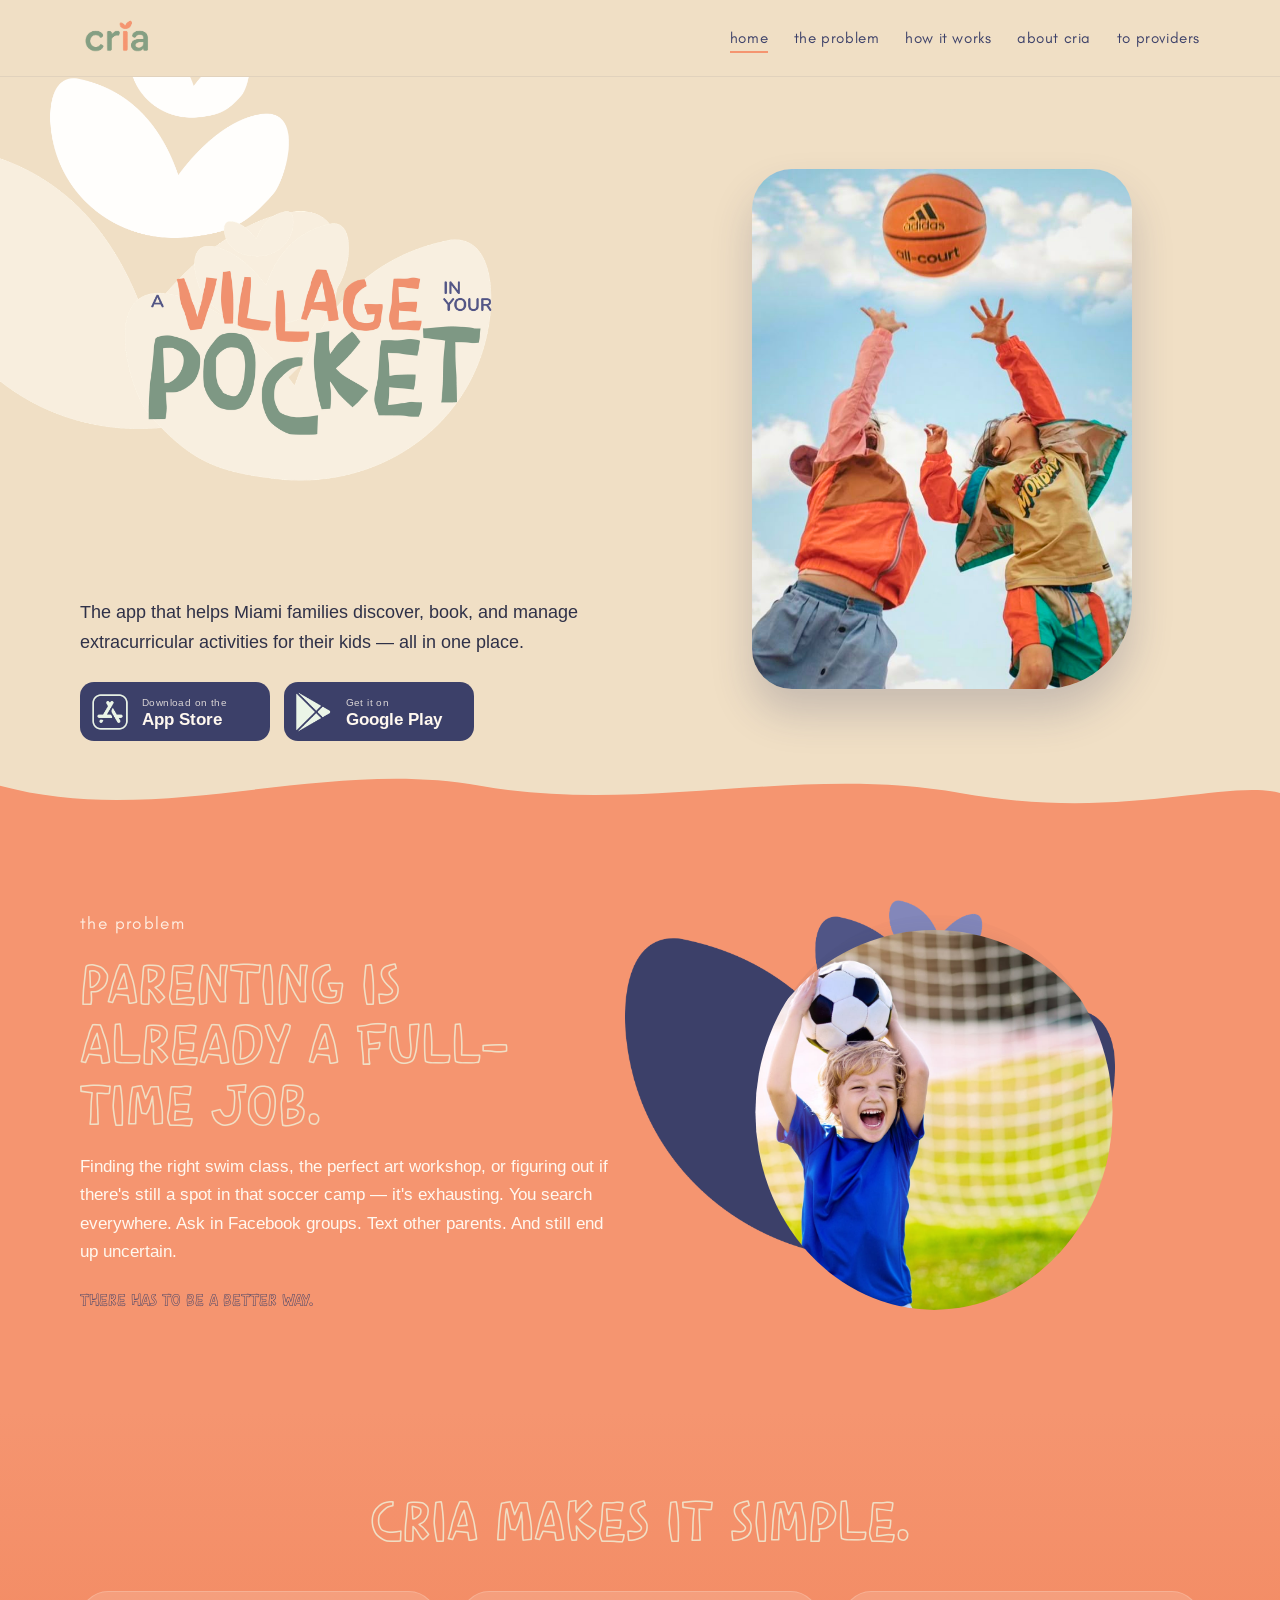
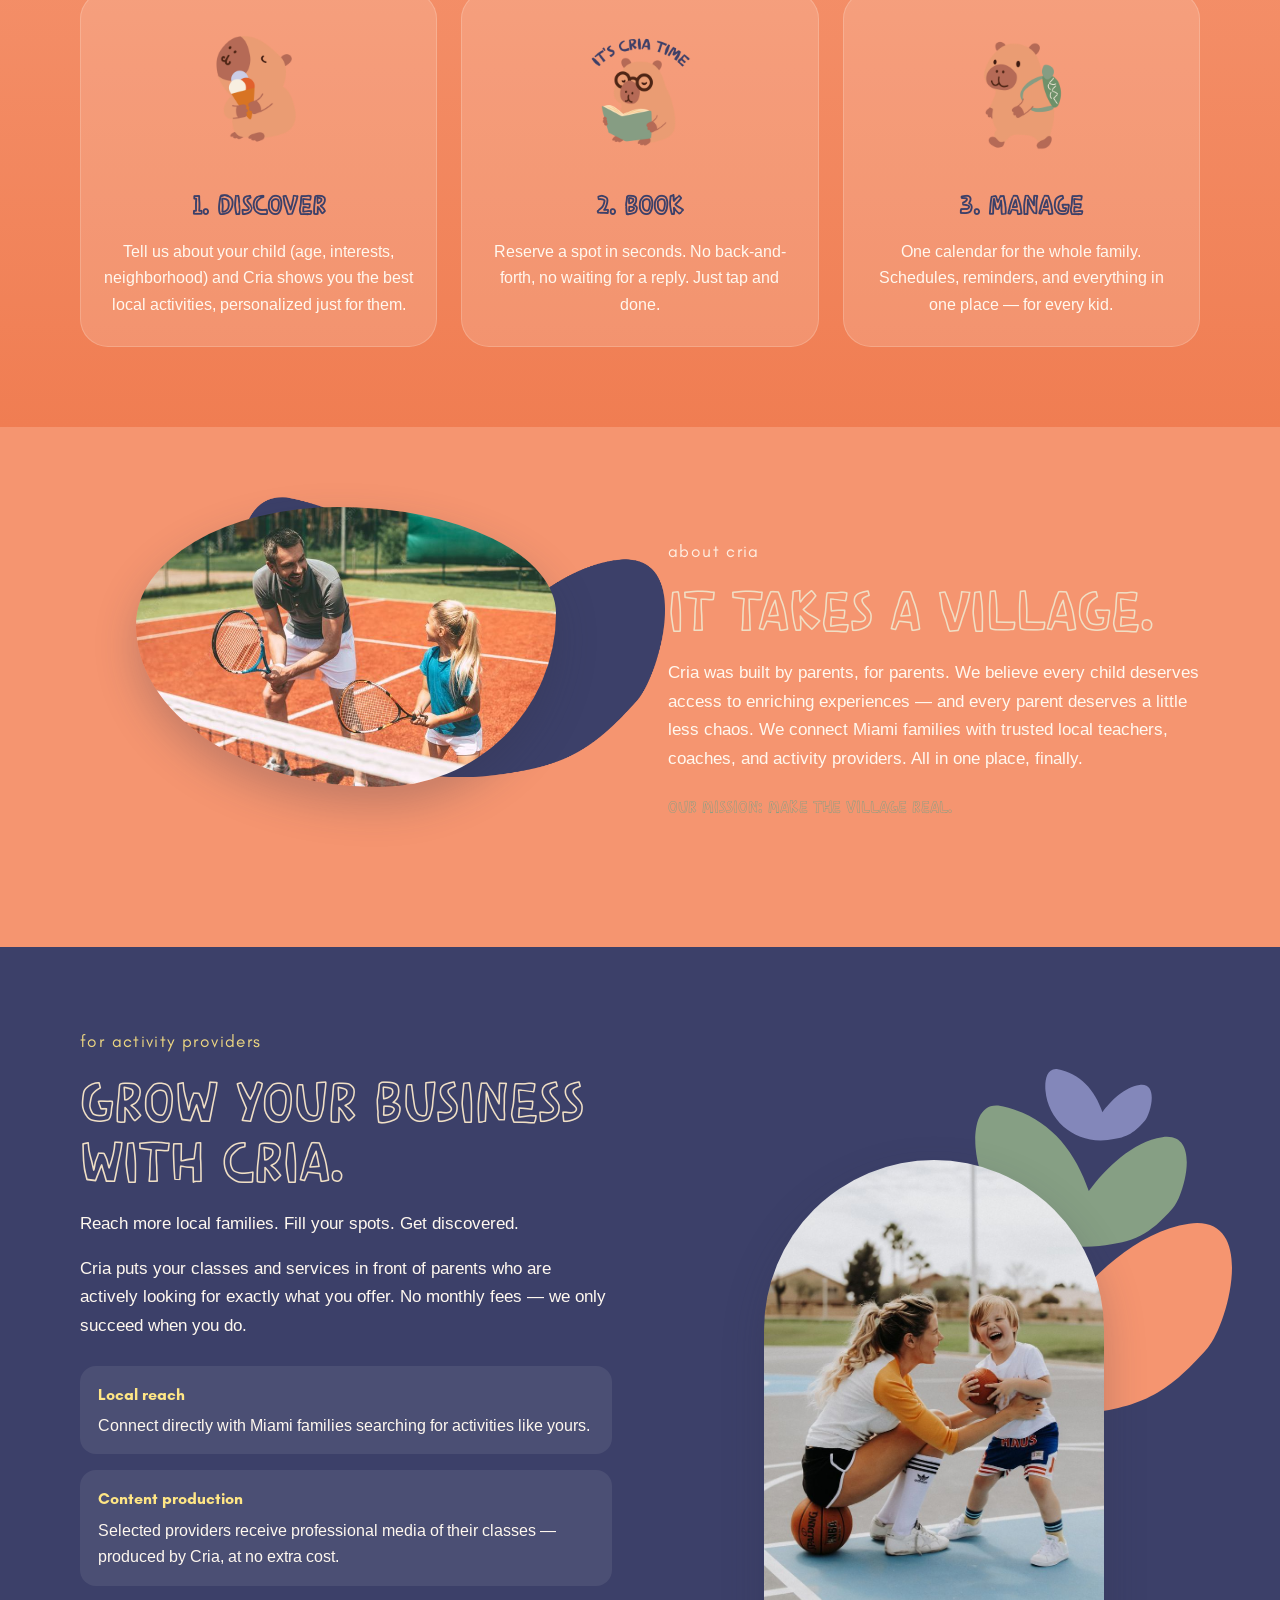
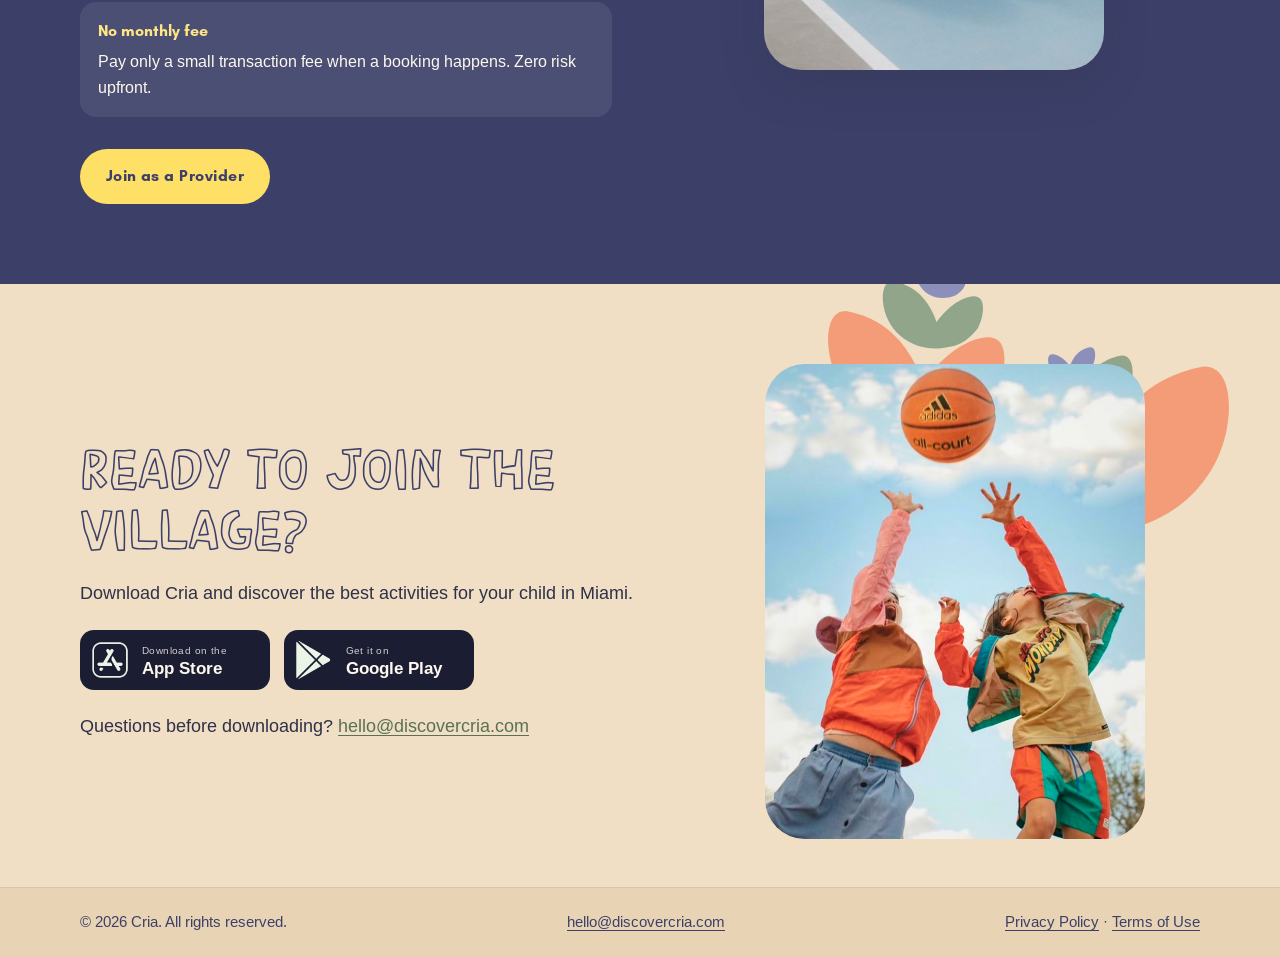
==== commit d28992e5: "Adiciona foto de crianças no lado direito do hero. Substitui o placeholder texturizado por uma image" ====
--- a/index.html
+++ b/index.html
@@ -69,7 +69,7 @@
                     </div>
                 </div>
                 <div class="hero-visual">
-                    <img class="hero-phone" src="assets/media/phone-hero.png" alt="Cria app on a phone">
+                    <img class="hero-photo" src="assets/media/cta-photo-alt.png" alt="Kids jumping for a basketball">
                 </div>
             </div>
             <svg class="section-wave" viewBox="0 0 1440 80" preserveAspectRatio="none" aria-hidden="true">
--- a/css/styles.css
+++ b/css/styles.css
@@ -198,10 +198,19 @@
   margin-bottom: 1.5rem;
 }
 
-.hero-phone {
-  width: min(420px, 100%);
-  margin-inline: auto;
-  filter: drop-shadow(0 24px 40px rgba(60, 64, 105, 0.22));
+.hero-visual {
+  position: relative;
+  display: flex;
+  justify-content: center;
+}
+
+.hero-photo {
+  width: min(380px, 100%);
+  height: 520px;
+  object-fit: cover;
+  object-position: center 35%;
+  border-radius: 40px 40px 88px 40px;
+  box-shadow: 0 24px 40px rgba(60, 64, 105, 0.22);
 }
 
 .section-wave {
@@ -688,8 +697,9 @@
     order: -1;
   }
 
-  .hero-phone {
+  .hero-photo {
     width: min(280px, 70vw);
+    height: 380px;
   }
 }
 
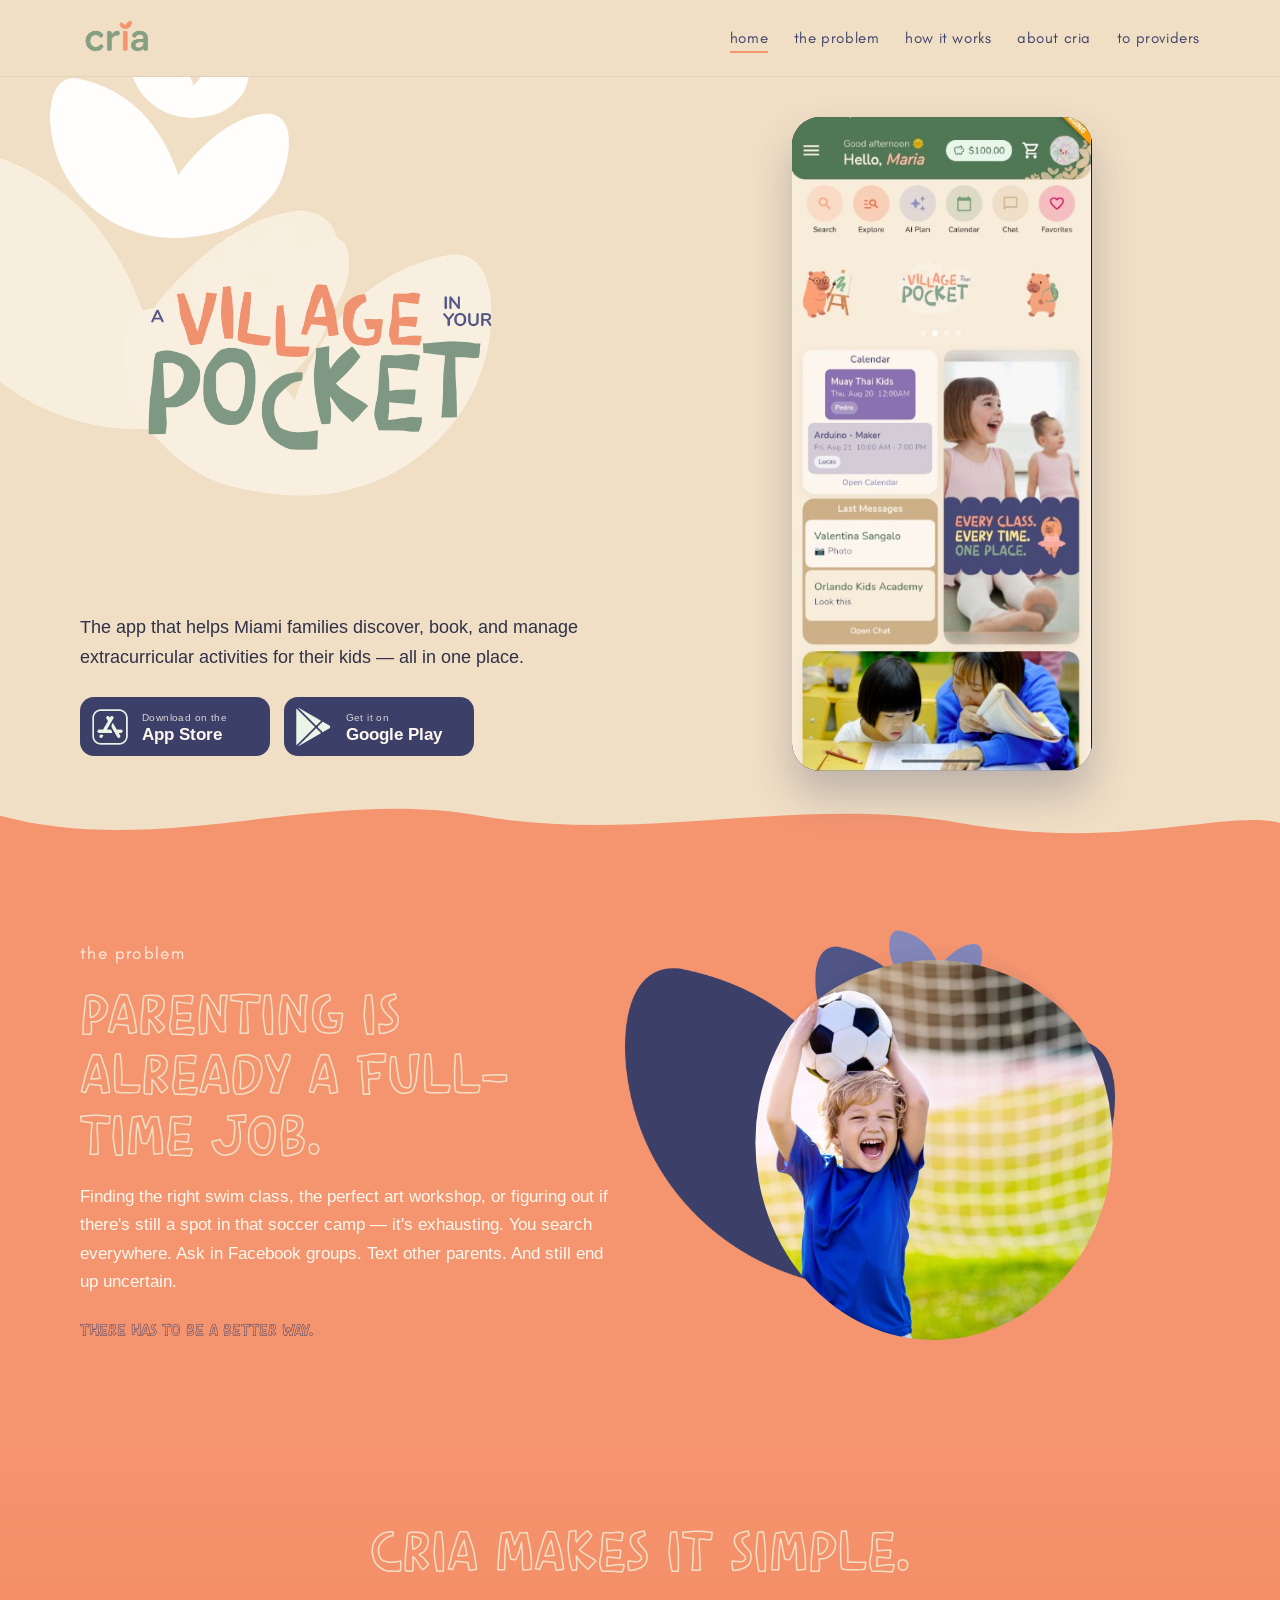
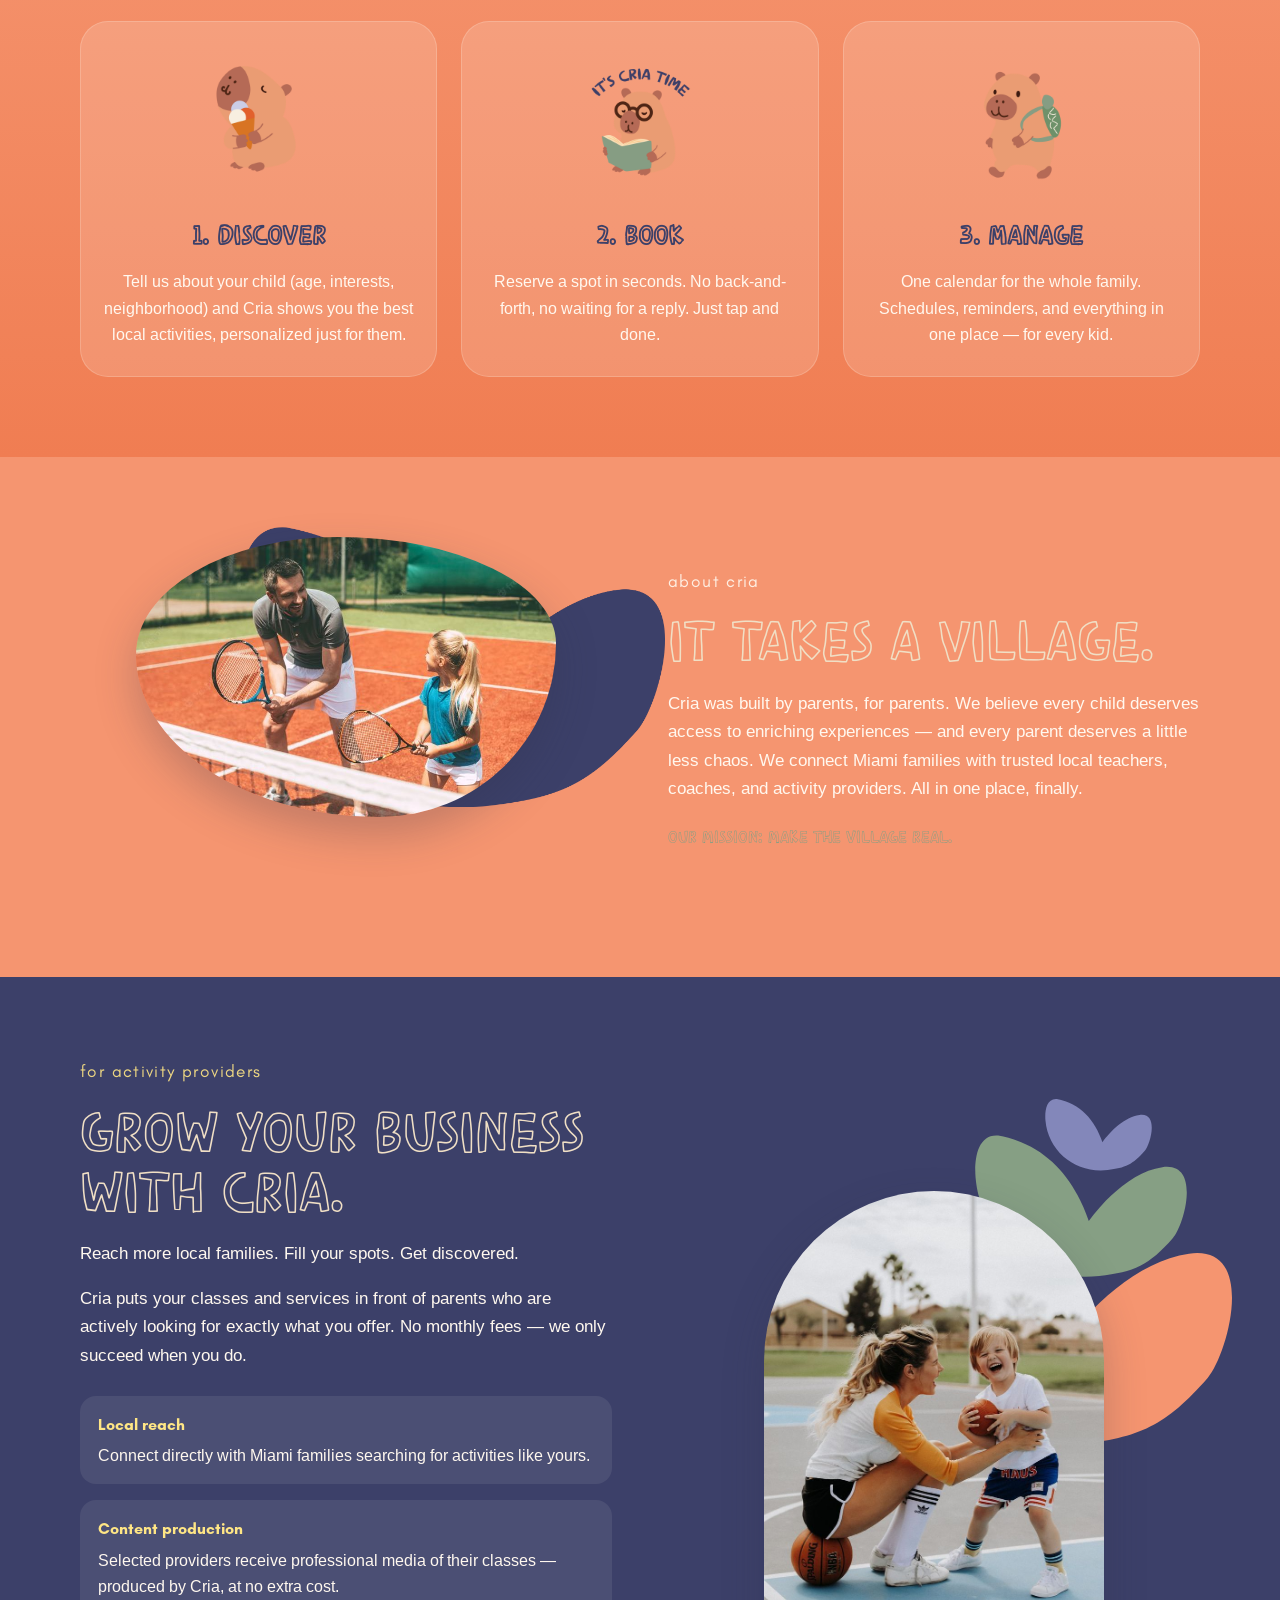
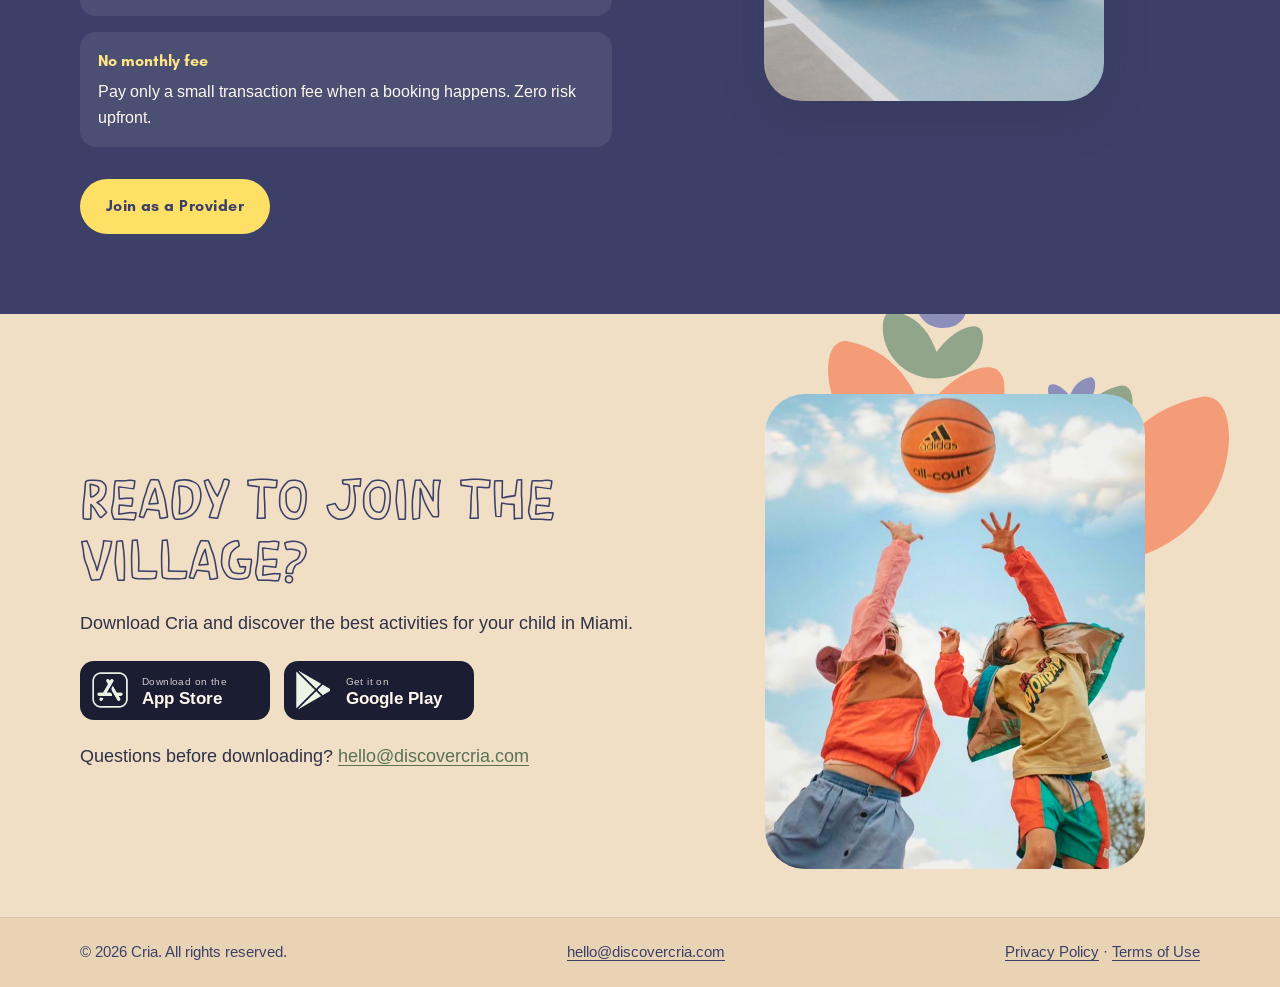
==== commit a0df35f3: "Atualiza favicon com o logo cria e coloca o print do app no hero. Co-authored-by: Cursor <cursoragen" ====
--- a/index.html
+++ b/index.html
@@ -11,8 +11,8 @@
     <meta property="og:type" content="website">
     <meta property="og:description"
         content="The app that helps Miami families discover, book, and manage extracurricular activities for their kids — all in one place.">
-    <link rel="icon" href="assets/favicon.png" sizes="192x192">
-    <link rel="apple-touch-icon" href="assets/apple-touch.png" sizes="180x180">
+    <link rel="icon" href="assets/favicon.png" type="image/png">
+    <link rel="apple-touch-icon" href="assets/apple-touch.png">
     <link rel="preconnect" href="https://fonts.googleapis.com">
     <link rel="preconnect" href="https://fonts.gstatic.com" crossorigin>
     <link
@@ -69,7 +69,7 @@
                     </div>
                 </div>
                 <div class="hero-visual">
-                    <img class="hero-photo" src="assets/media/cta-photo-alt.png" alt="Kids jumping for a basketball">
+                    <img class="hero-photo" src="assets/media/app-screen.png" alt="Cria app home screen">
                 </div>
             </div>
             <svg class="section-wave" viewBox="0 0 1440 80" preserveAspectRatio="none" aria-hidden="true">
--- a/css/styles.css
+++ b/css/styles.css
@@ -205,12 +205,12 @@
 }
 
 .hero-photo {
-  width: min(380px, 100%);
-  height: 520px;
-  object-fit: cover;
-  object-position: center 35%;
-  border-radius: 40px 40px 88px 40px;
-  box-shadow: 0 24px 40px rgba(60, 64, 105, 0.22);
+  width: min(300px, 100%);
+  height: auto;
+  object-fit: contain;
+  border-radius: 28px;
+  box-shadow: 0 24px 40px rgba(60, 64, 105, 0.28);
+  background: #1b1d33;
 }
 
 .section-wave {
@@ -698,8 +698,8 @@
   }
 
   .hero-photo {
-    width: min(280px, 70vw);
-    height: 380px;
+    width: min(260px, 68vw);
+    height: auto;
   }
 }
 
